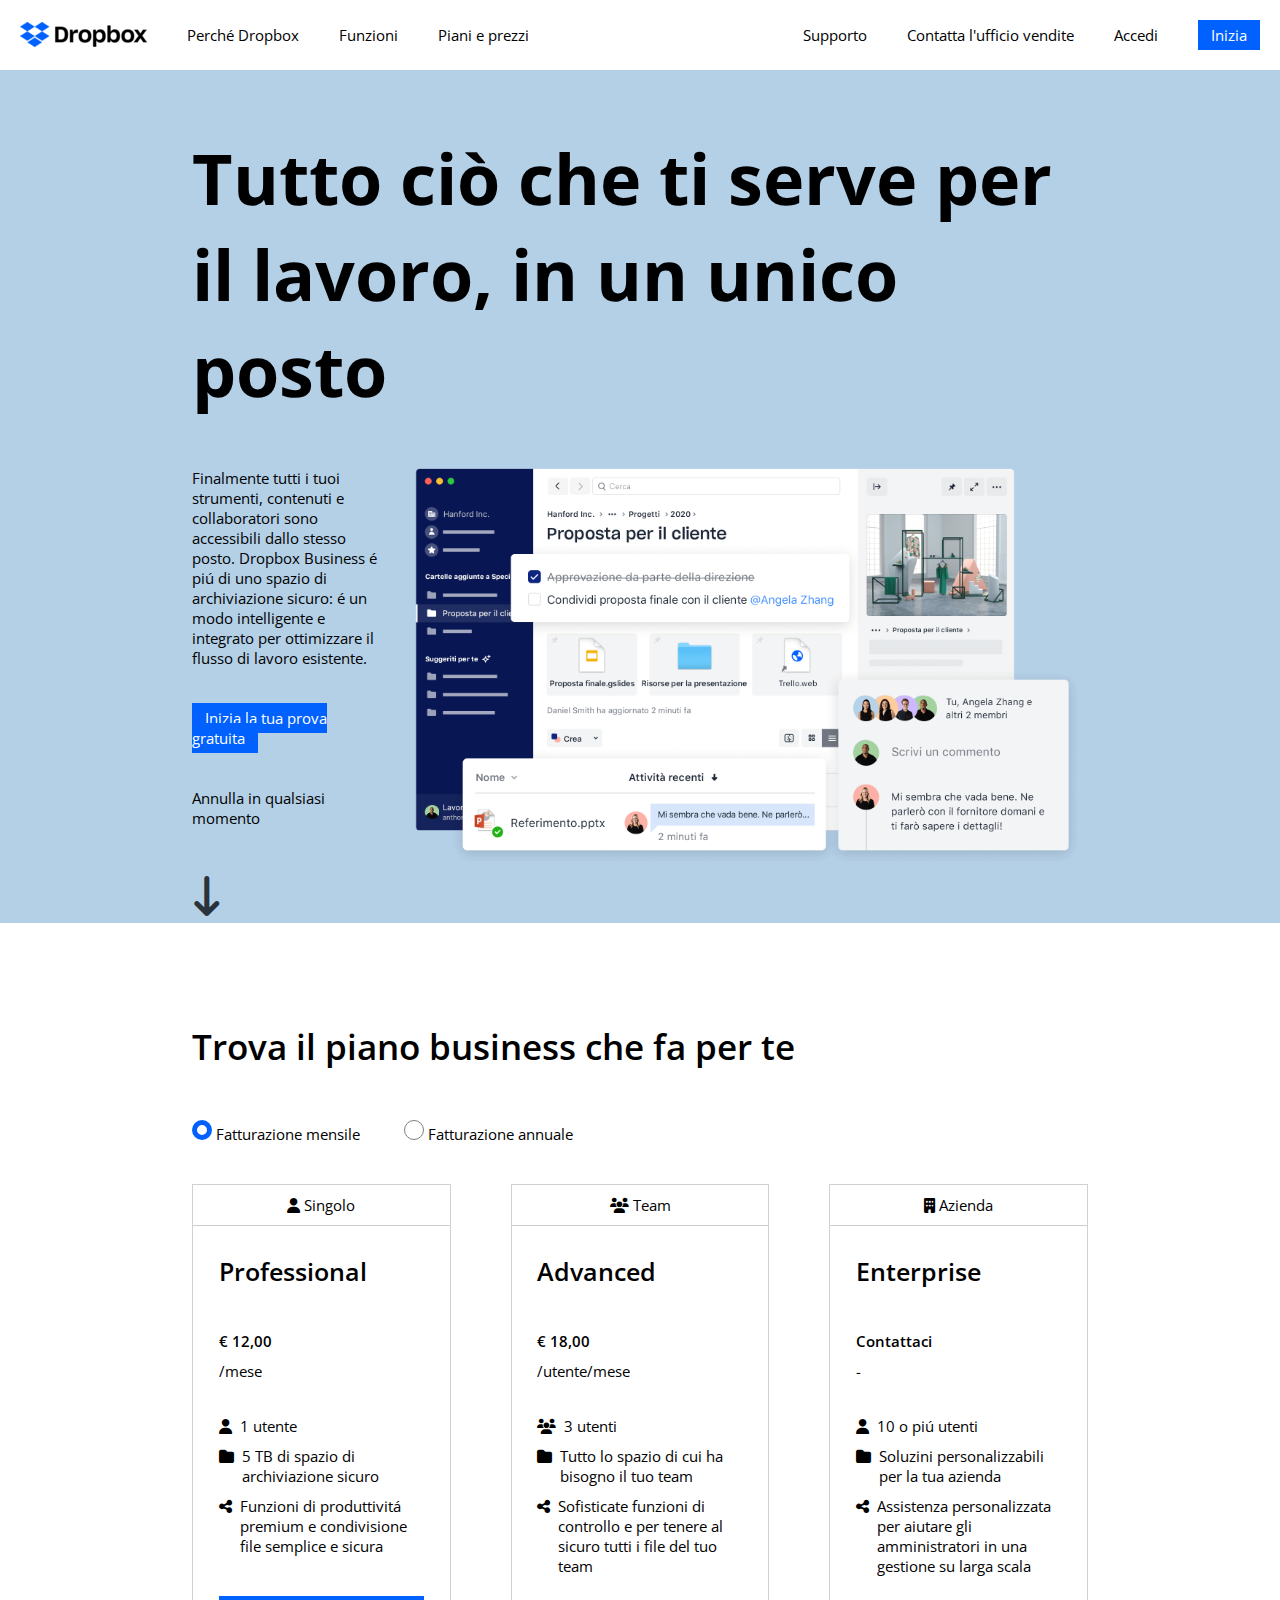
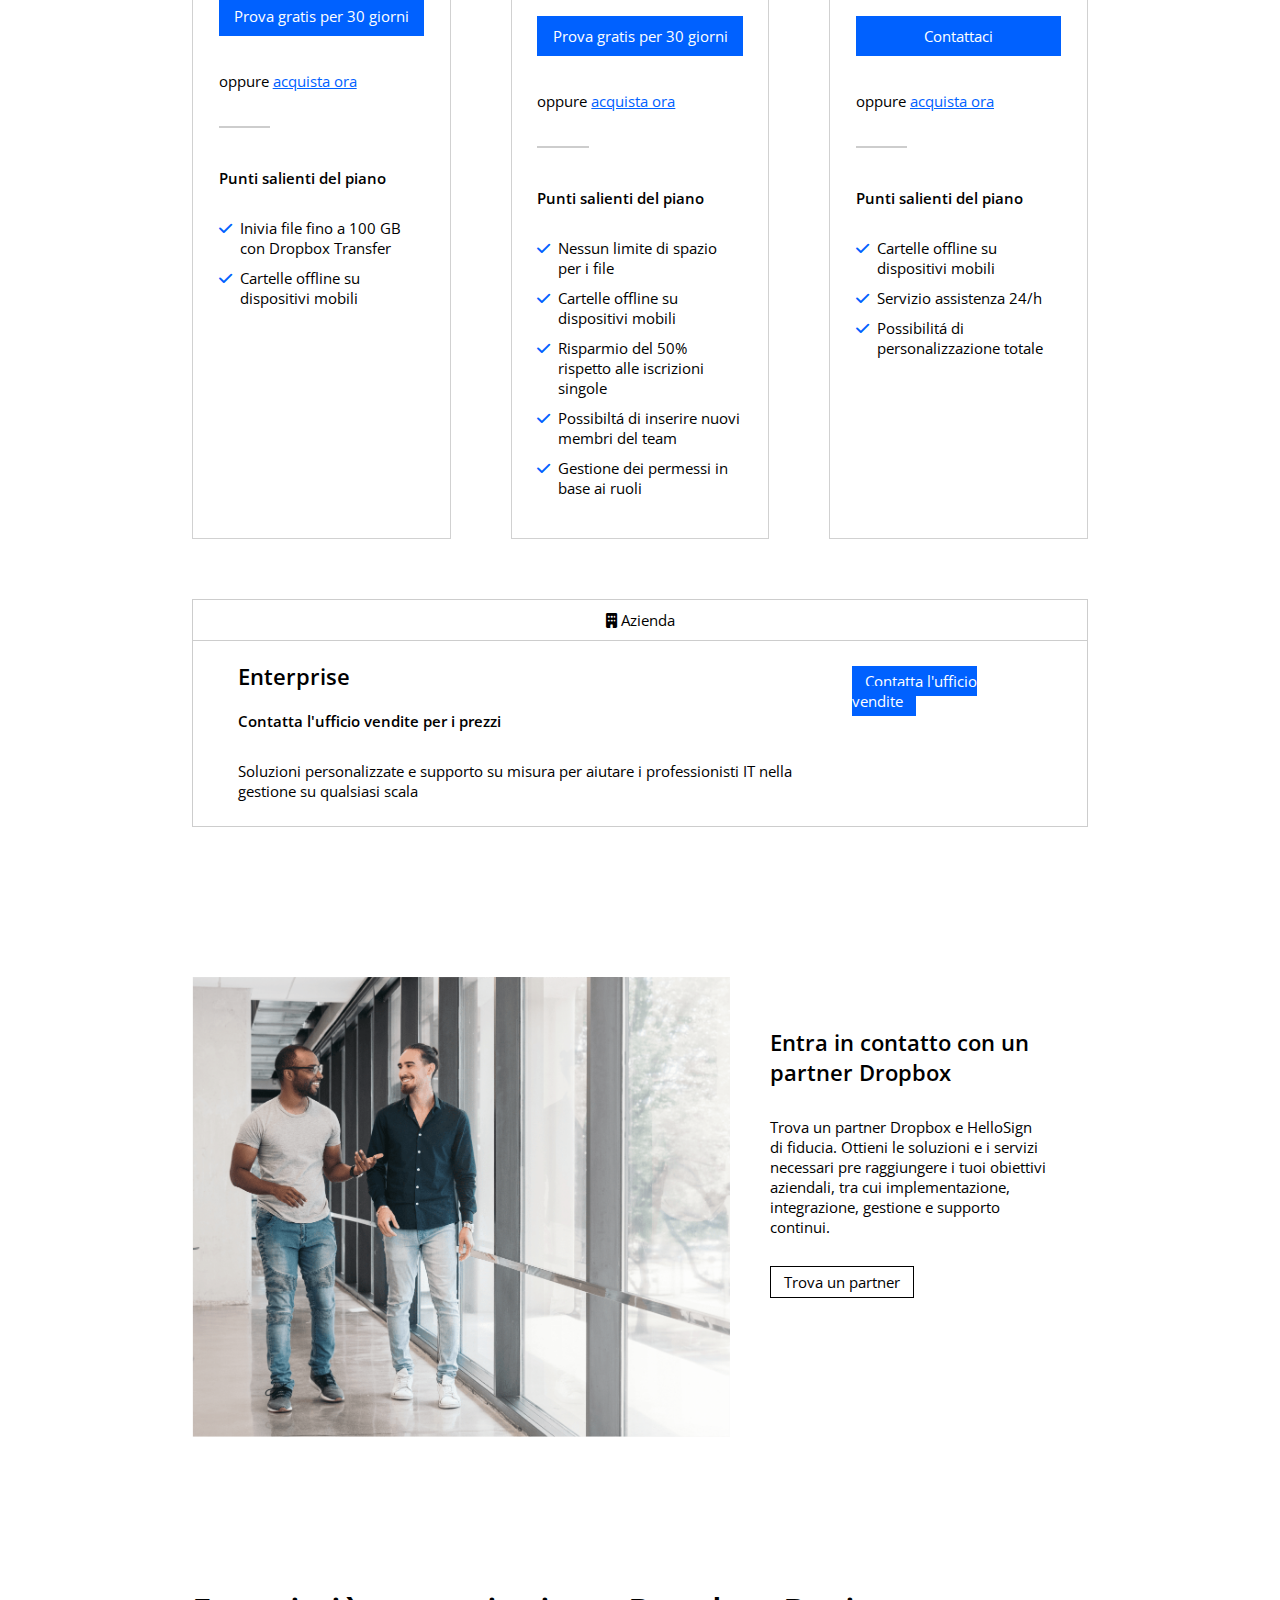
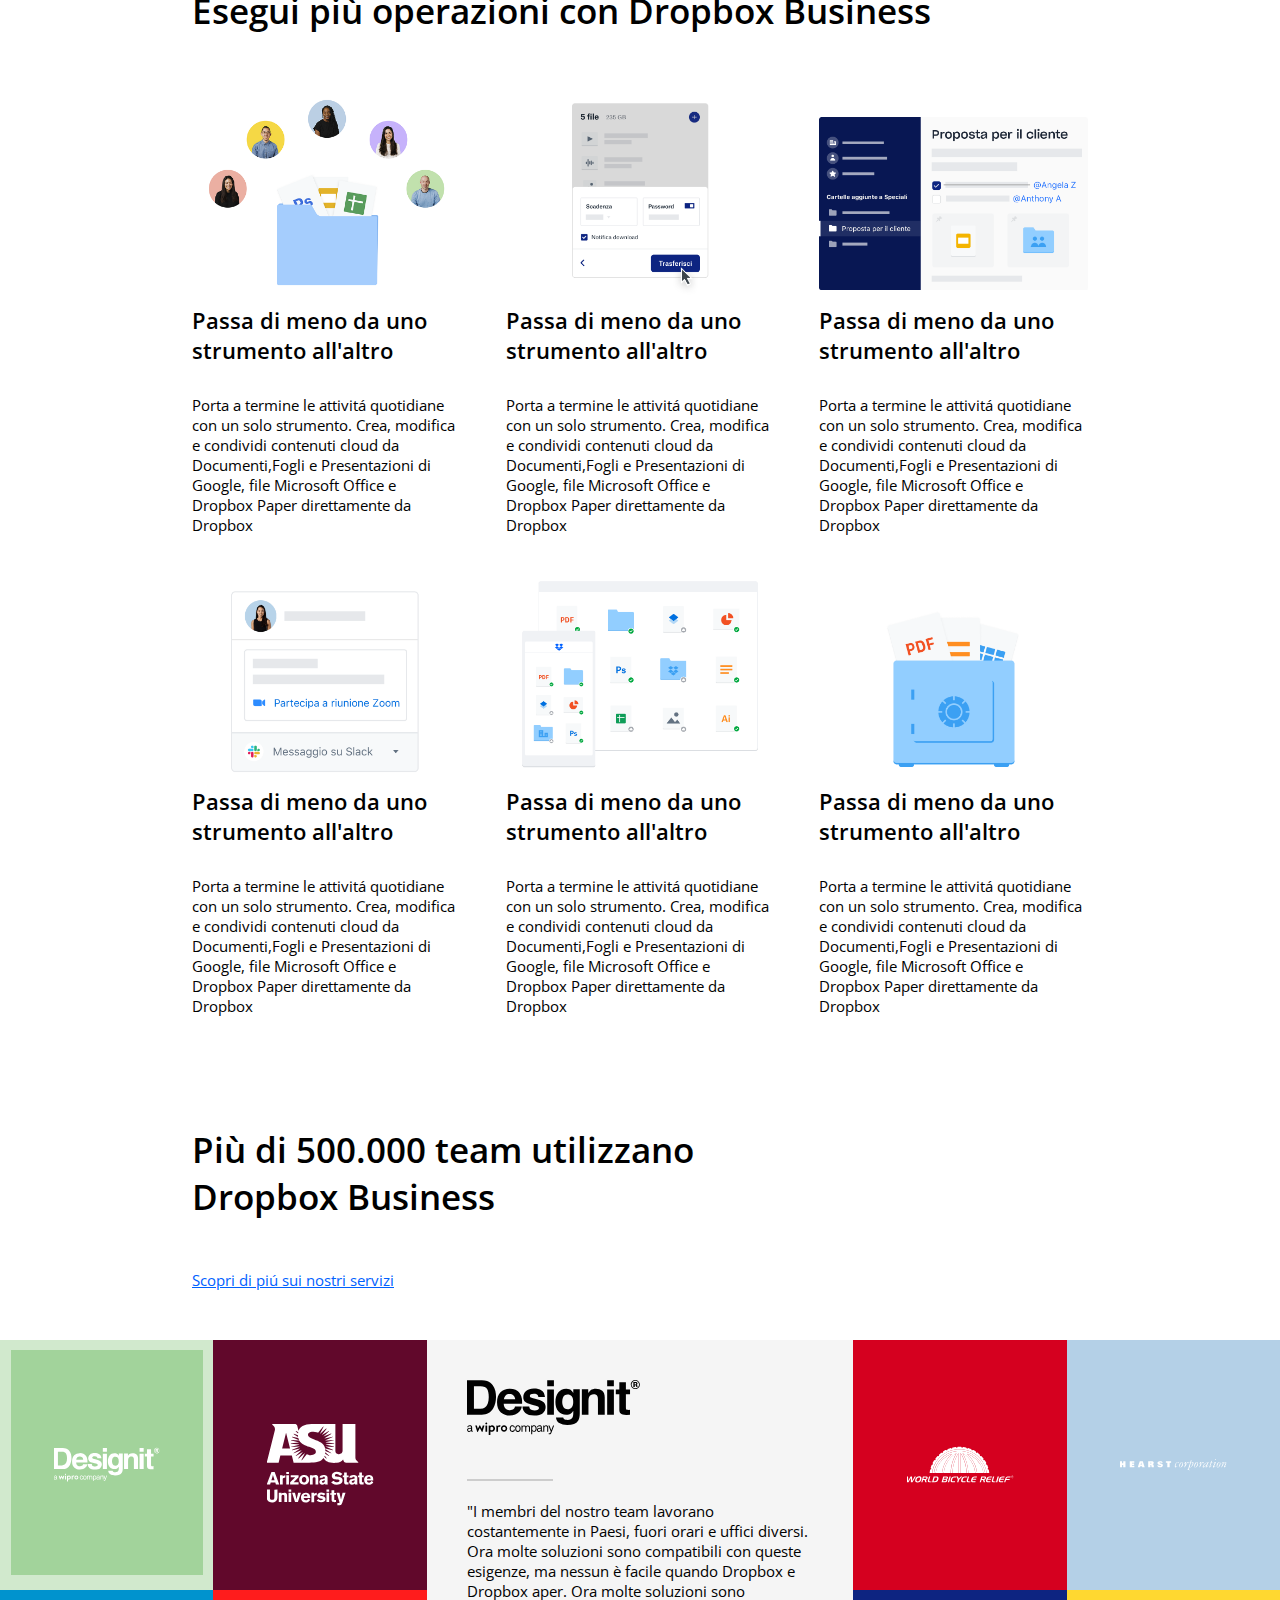
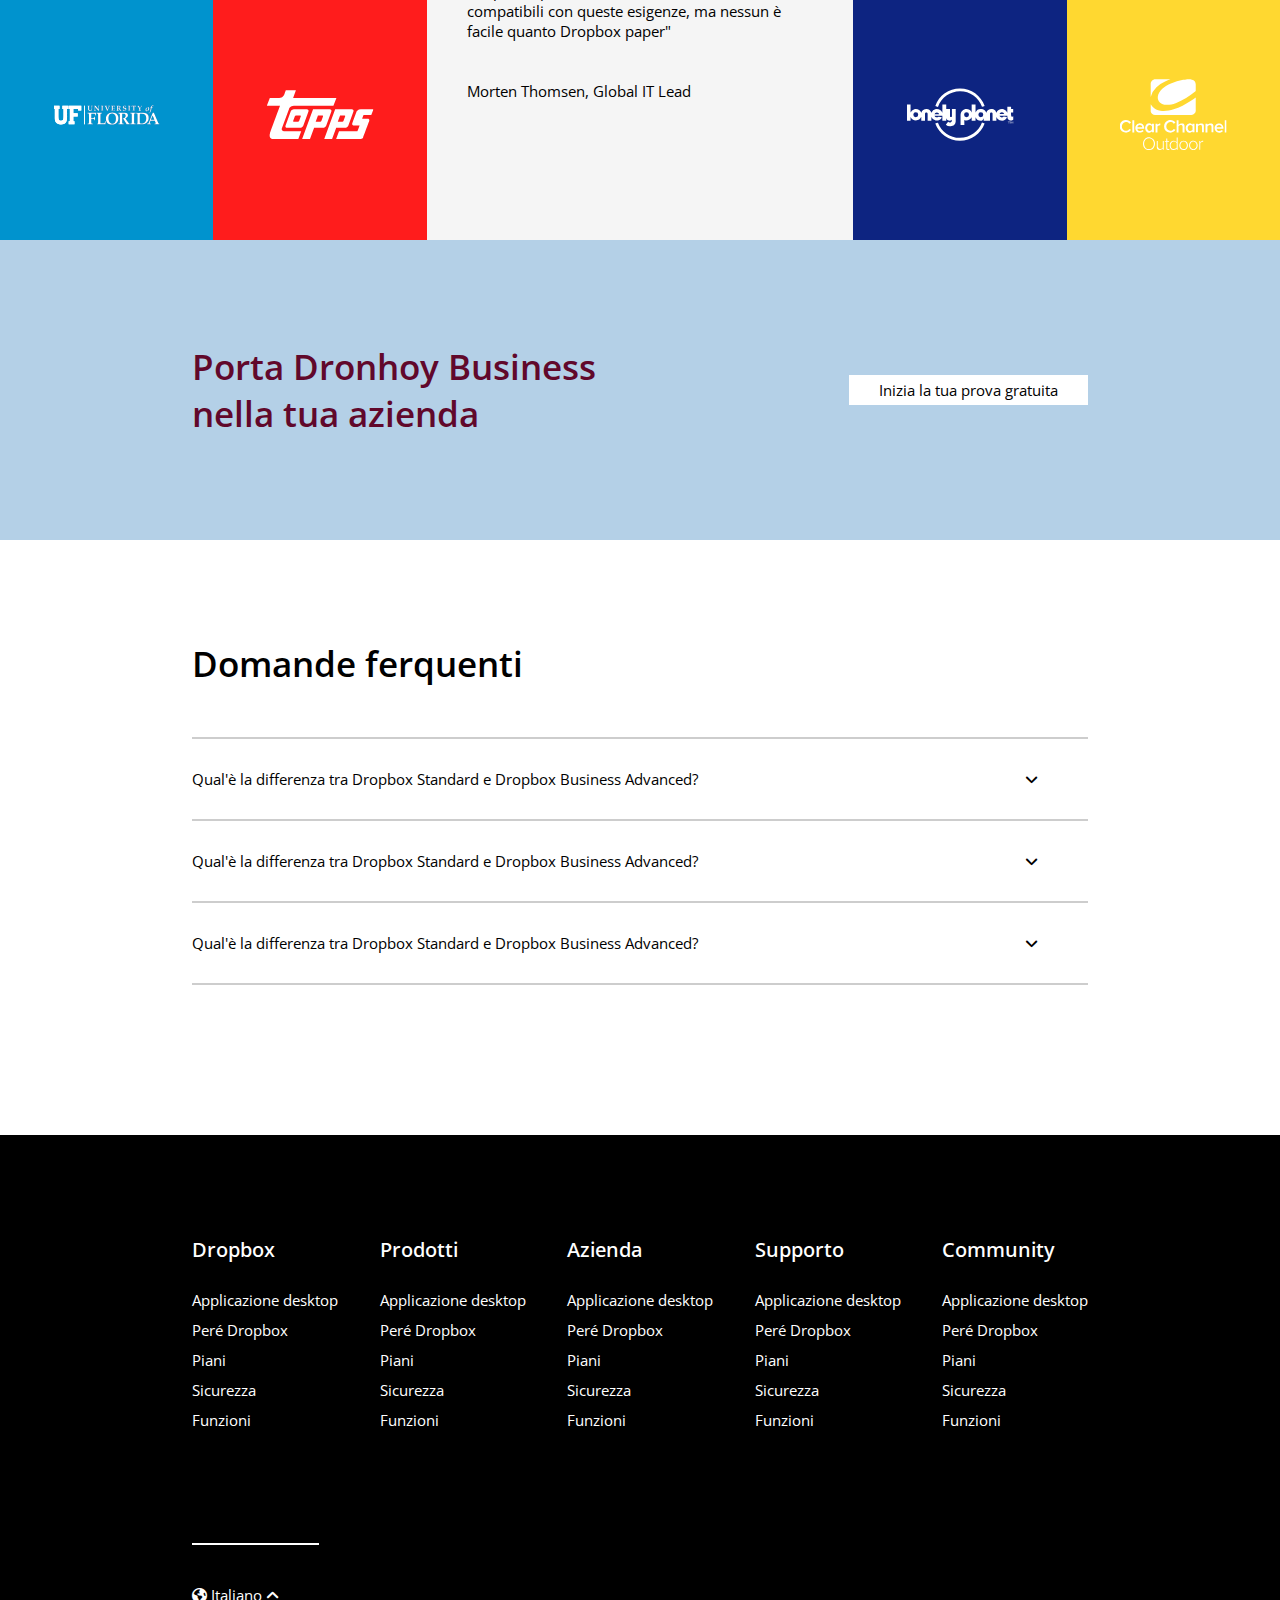
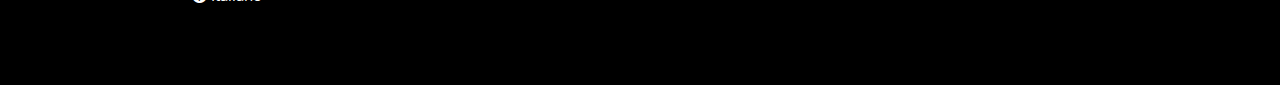
==== Bonus/index.html @ 89013ef2 "Pulizia del codice e creazione del bonus" ====
<!DOCTYPE html>
<html lang="en">
<head>
    <meta charset="UTF-8">
    <meta http-equiv="X-UA-Compatible" content="IE=edge">
    <meta name="viewport" content="width=device-width, initial-scale=1.0">
    <link rel="stylesheet" href="https://cdnjs.cloudflare.com/ajax/libs/font-awesome/6.2.0/css/all.min.css">
    <link rel="preconnect" href="https://fonts.googleapis.com">
    <link rel="preconnect" href="https://fonts.gstatic.com" crossorigin>
    <link href="https://fonts.googleapis.com/css2?family=Open+Sans:wght@300;600;800&display=swap" rel="stylesheet">
    <link rel="stylesheet" href="css/style.css">
    <title>Dropbox</title>
</head>
<body>
    <header>
        <!-- nav bar -->
        <nav id="nav-bar">

            <!-- nav bar sinistra -->
            <div class="header-nav">
                <span class="nav-space-logo">

                    <a href="#" >
                        <img src="img/logo-small.png" alt="Logo">
                    </a>
                </span>
                <a href="#" class="nav-space">Perch&eacute; Dropbox</a>
                <a href="#" class="nav-space">Funzioni</a>
                <a href="#" class="nav-space">Piani e prezzi</a>
            </div>

            <!-- nav bar destra -->
            <div class="header-nav">
                <a href="#" class="nav-space">Supporto</a>
                <a href="#" class="nav-space">Contatta l'ufficio vendite</a>
                <a href="#" class="nav-space">Accedi</a>
                <span class="nav-space-btn">
                    <a class="btn btn-blue" href="#">Inizia</a>
                </span>
            </div>

        </nav>

        <!-- jumbotron -->
        <div id="jumbotron">
            <div class="central-position">
                <h1>Tutto ciò che ti serve per il lavoro, in un unico posto</h1>
                <div class="jumbo-element">
                    <img src="img/jumbo.png" alt="jumbotron">
                    <p>Finalmente tutti i tuoi strumenti, contenuti e collaboratori sono accessibili dallo stesso posto. Dropbox Business &eacute; pi&uacute; di uno spazio di archiviazione sicuro: &eacute; un modo intelligente e integrato per ottimizzare il flusso di lavoro esistente.</p>
                    <a href="#" class="btn btn-blue">Inizia la tua prova gratuita</a>
                    <div>Annulla in qualsiasi momento</div>
                    <a href="#plan-business" class="arrow-down"><i class="fa-solid fa-arrow-down-long"></i></a>
                </div>
            </div>
        </div>
    </header>

    <main>
        <!-- piano tariffario -->
        <section id="plan-business" class="central-position">
            <h2>Trova il piano business che fa per te</h2>
            <div id="check-box">
                <span class="check-box check-box-select"></span>
                <span class="check-box-element">Fatturazione mensile</span>
                <span class="check-box "></span>
                <span>Fatturazione annuale</span>
            </div>

            <!-- piano tariffario -->
            <div id="tariff-plan">

                <!-- PRIMO BLOCCO -->
                <div class="singol-plan">
                    <div class="num-user"><i class="fa-solid fa-user"></i> Singolo</div>
                    <div class="user-offer">
                        
                        <h3>Professional</h3>
                        
                        <div class="price">
                            <div>&euro; 12,00</div>
                            <div>/mese</div>
                        </div>

                        <ul>
                            <li class="number-people "><i class="fa-solid fa-user"></i>1 utente</li>                       
                            <li><i class="fa-solid fa-folder"></i> 5 TB di spazio di archiviazione sicuro</li>
                            <li><i class="fa-solid fa-share-nodes"></i>Funzioni di produttivit&aacute; premium e condivisione file semplice e sicura</li>
                        </ul>

                        <div class="btn btn-blue ">
                            <a href="#">Prova gratis per 30 giorni</a> 
                        </div>

                        <div class="link-decoration">
                            oppure <a href="#">acquista ora</a>
                        </div>

                        <div class="separator-line"></div>

                        <h4>Punti salienti del piano</h4>
                        
                        <ul>
                            <li><i class="fa-solid fa-check"></i> Inivia file fino a 100 GB con Dropbox Transfer</li>
                            <li><i class="fa-solid fa-check"></i> Cartelle offline su dispositivi mobili</li>
                        </ul>
                    </div>
                </div>
                
                <!-- SECONDO BLOCCO -->
                <div class="singol-plan">
                    <div class="num-user"><i class="fa-solid fa-users"></i> Team</div>
                    <div class="user-offer">
                        
                        <h3>Advanced</h3>
                        
                        <div class="price">
                            <div>&euro; 18,00</div>
                            <div>/utente/mese</div>
                        </div>

                        <ul>
                            <li class="number-people "><i class="fa-solid fa-users"></i>3 utenti</li>                       
                            <li><i class="fa-solid fa-folder"></i> Tutto lo spazio di cui ha bisogno il tuo team</li>
                            <li><i class="fa-solid fa-share-nodes"></i>Sofisticate funzioni di controllo e per tenere al sicuro tutti i file del tuo team</li>
                        </ul>

                        <div class="btn btn-blue ">
                            <a href="#">Prova gratis per 30 giorni</a> 
                        </div>

                        <div class="link-decoration">
                            oppure <a href="#">acquista ora</a>
                        </div>

                        <div class="separator-line"></div>

                        <h4>Punti salienti del piano</h4>
                        
                        <ul>
                            <li><i class="fa-solid fa-check"></i> Nessun limite di spazio per i file</li>
                            <li><i class="fa-solid fa-check"></i> Cartelle offline su dispositivi mobili</li>
                            <li><i class="fa-solid fa-check"></i> Risparmio del 50% rispetto alle iscrizioni singole</li>
                            <li><i class="fa-solid fa-check"></i> Possibilt&aacute; di inserire nuovi membri del team</li>
                            <li><i class="fa-solid fa-check"></i> Gestione dei permessi in base ai ruoli</li>
                        </ul>
                    </div>
                </div>
                
                <!-- TERZO BLOCCO -->
                <div class="singol-plan">
                    <div class="num-user"><i class="fa-solid fa-building"></i> Azienda</div>
                    <div class="user-offer">
                        
                        <h3>Enterprise</h3>
                        
                        <div class="price">
                            <div>Contattaci</div>
                            <div>-</div>
                        </div>

                        <ul>
                            <li class="number-people "><i class="fa-solid fa-user"></i>10 o pi&uacute; utenti</li>                       
                            <li><i class="fa-solid fa-folder"></i> Soluzini personalizzabili per la tua azienda</li>
                            <li><i class="fa-solid fa-share-nodes"></i>Assistenza personalizzata per aiutare gli amministratori in una gestione su larga scala</li>
                        </ul>

                        <div class="btn btn-blue ">
                            <a href="#">Contattaci</a> 
                        </div>

                        <div class="link-decoration">
                            oppure <a href="#">acquista ora</a>
                        </div>

                        <div class="separator-line"></div>
                        
                        <h4>Punti salienti del piano</h4>

                        <ul>
                            <li><i class="fa-solid fa-check"></i> Cartelle offline su dispositivi mobili</li>
                            <li><i class="fa-solid fa-check"></i> Servizio assistenza 24/h</li>
                            <li><i class="fa-solid fa-check"></i> Possibilit&aacute; di personalizzazione totale</li>

                        </ul>
                    </div>
                </div>
                
              
                
            </div>
            <div id="bottom-plan">
                <div class="num-user"><i class="fa-solid fa-building"></i> Azienda</div>
                <div class="bottom-plan-flex">
                    <div class="bottom-team-offer">
                        <h3>Enterprise</h3>
                        <h4>Contatta l'ufficio vendite per i prezzi</h4>
                        <div>Soluzioni personalizzate e supporto su misura per aiutare i professionisti IT nella gestione su qualsiasi scala</div>
                    </div>
                    <div class="btn-bottom-plan">
                        <a class="btn btn-blue" href="#">
                            Contatta l'ufficio vendite
                        </a>
                    </div>
                </div>
            </div>
        </section>
        
        <!-- contatta un partner -->
        <section id="contact-partner" class="central-position">
            <img class="img-partner" src="img/partner.png" alt="partner">
            <div>
                <h3>Entra in contatto con un partner Dropbox</h3>
                <p>
                    Trova un partner Dropbox e HelloSign di fiducia. Ottieni le soluzioni e i servizi necessari pre raggiungere i tuoi obiettivi aziendali, tra cui implementazione, integrazione, gestione e supporto continui.
                </p>     
                <a href="#" class="btn bg-btn-white"> Trova un partner</a>
            </div>
        </section>

        <!-- potenzialitá di dropbox -->
        <section class="central-position">
            <h2>Esegui pi&ugrave; operazioni con Dropbox Business</h2>
            <div id="box-functionality">
                <div class="section-box-functionality">
                    <img src="img/business-feature-switching-tools.png" alt=" strumento business">
                    <h3>Passa di meno da uno strumento all'altro</h3>
                    <p>Porta a termine le attivit&aacute; quotidiane con un solo strumento. Crea, modifica e condividi contenuti cloud da Documenti,Fogli e Presentazioni di Google, file Microsoft Office e Dropbox Paper direttamente da Dropbox</p>
                </div>
                <div class="section-box-functionality">
                    <img src="img/business-feature-send-files-it.png" alt="strumento business">
                    <h3>Passa di meno da uno strumento all'altro</h3>
                    <p>Porta a termine le attivit&aacute; quotidiane con un solo strumento. Crea, modifica e condividi contenuti cloud da Documenti,Fogli e Presentazioni di Google, file Microsoft Office e Dropbox Paper direttamente da Dropbox</p>
                </div>
                <div class="section-box-functionality">
                    <img src="img/business-feature-coordinate-it.png" alt="strumento business">
                    <h3>Passa di meno da uno strumento all'altro</h3>
                    <p>Porta a termine le attivit&aacute; quotidiane con un solo strumento. Crea, modifica e condividi contenuti cloud da Documenti,Fogli e Presentazioni di Google, file Microsoft Office e Dropbox Paper direttamente da Dropbox</p>
                </div>
                <div class="section-box-functionality">
                    <img src="img/business-feature-integrations-it.png" alt="strumento business">
                    <h3>Passa di meno da uno strumento all'altro</h3>
                    <p>Porta a termine le attivit&aacute; quotidiane con un solo strumento. Crea, modifica e condividi contenuti cloud da Documenti,Fogli e Presentazioni di Google, file Microsoft Office e Dropbox Paper direttamente da Dropbox</p>
                </div>
                <div class="section-box-functionality">
                    <img src="img/business-feature-multi-device.png" alt="strumento business">
                    <h3>Passa di meno da uno strumento all'altro</h3>
                    <p>Porta a termine le attivit&aacute; quotidiane con un solo strumento. Crea, modifica e condividi contenuti cloud da Documenti,Fogli e Presentazioni di Google, file Microsoft Office e Dropbox Paper direttamente da Dropbox</p>
                </div>
                <div class="section-box-functionality">
                    <img src="img/business-feature-security.png" alt="strumento business">
                    <h3>Passa di meno da uno strumento all'altro</h3>
                    <p>Porta a termine le attivit&aacute; quotidiane con un solo strumento. Crea, modifica e condividi contenuti cloud da Documenti,Fogli e Presentazioni di Google, file Microsoft Office e Dropbox Paper direttamente da Dropbox</p>
                </div>
            
            </div>
        </section>
        
        <!-- nostri clienti -->
        <section class="central-position link-decoration">
            <h2>Più di 500.000 team utilizzano <br>Dropbox Business</h2>
            <a href="#">Scopri di pi&uacute; sui nostri servizi</a>
        </section>

        <!-- partner associati -->
        <section id="slideshow">

            <div class="partner">

                <div class=" partner-logo partner-logo-active">
                    <div class=" designit ">
                        <img src="img/nuovi-svg/designit.svg" alt="designit">
                    </div>
                </div>

                <div class="partner-logo asu">
                    <img src="img/nuovi-svg/arizona-state-university.svg" alt="arizona state university">
                </div>

                <div class="partner-logo uf">
                    <img src="img/nuovi-svg/university-of-florida.svg" alt="university of florida">
                </div>

                <div class="partner-logo topps">
                    <img src="img/nuovi-svg/topps.svg" alt="topps">
                </div>

            </div>


            <div id="partner-description">

                <img src="img/designit.svg" alt="designit">

                <div class="separator-line"></div>
                
                <div>
                    "I membri del nostro team lavorano costantemente in Paesi, fuori orari e uffici diversi. Ora molte soluzioni sono compatibili con queste esigenze, ma nessun è facile quando Dropbox e Dropbox aper. Ora molte soluzioni sono compatibili con queste esigenze, ma nessun è facile quanto Dropbox paper"
                </div>

                <div>
                    Morten Thomsen, Global IT Lead
                </div>

            </div>

            <div class="partner">

                <div class="partner-logo world-bicycle-relief">
                    <img src="img/nuovi-svg/world-bicycle-relief.svg" alt="world bicycle relief">
                </div>

                <div class="partner-logo hearst-corp">
                    <img src="img/nuovi-svg/hearst-corp.svg" alt="hearst-corp">
                </div>
                
                <div class="partner-logo lonely-planet">
                    <img src="img/nuovi-svg/lonely-planet.svg" alt="lonely planet">
                </div>

                <div class="partner-logo clear-channel">
                    <img src="img/nuovi-svg/clear-channel.svg" alt="clear-channel">
                </div>

            </div>
        </section>

        <!-- dropbox per la tua azienda -->
        <section id="micro-section">
            <div id="micro-section-flex" class="central-position">
                <h2>Porta Dronhoy Business nella tua azienda</h2>
                <a class="btn bg-btn-white" href="#">Inizia la tua prova gratuita</a>
            </div>
        </section>

        <!-- domande ferquenti -->
        <section id="frequent-questions" class="central-position">

            <h2>Domande ferquenti</h2>

            <div class="question">
                Qual'&egrave; la differenza tra Dropbox Standard e Dropbox Business Advanced?
                <i class="fa-solid fa-angle-down"></i>
            </div>

            <div class="question">
                Qual'&egrave; la differenza tra Dropbox Standard e Dropbox Business Advanced?
                <i class="fa-solid fa-angle-down"></i>
            </div>

            <div class="question">
                Qual'&egrave; la differenza tra Dropbox Standard e Dropbox Business Advanced?
                <i class="fa-solid fa-angle-down"></i>
            </div>

        </section>
    </main>

    <footer>
        <!-- nav nel sito -->
        <nav id="footer-nav" class="central-position">
            <div class="column">
                <ul>
                    <li><a href="#">Dropbox</a></li>
                    <li><a href="#">Applicazione desktop</a></li>
                    <li><a href="#">Per&eacute; Dropbox</a></li>
                    <li><a href="#">Piani</a></li>
                    <li><a href="#">Sicurezza</a></li>
                    <li><a href="#">Funzioni</a></li>
                </ul>
            </div>
           
            <div class="column">
                <ul>
                    <li><a href="#">Prodotti</a></li>
                    <li><a href="#">Applicazione desktop</a></li>
                    <li><a href="#">Per&eacute; Dropbox</a></li>
                    <li><a href="#">Piani</a></li>
                    <li><a href="#">Sicurezza</a></li>
                    <li><a href="#">Funzioni</a></li>
                </ul>
            </div>
           
            <div class="column">
                <ul>
                    <li><a href="#">Azienda</a></li>
                    <li><a href="#">Applicazione desktop</a></li>
                    <li><a href="#">Per&eacute; Dropbox</a></li>
                    <li><a href="#">Piani</a></li>
                    <li><a href="#">Sicurezza</a></li>
                    <li><a href="#">Funzioni</a></li>
                </ul>
            </div>
           
            <div class="column">
                <ul>
                    <li><a href="#">Supporto</a></li>
                    <li><a href="#">Applicazione desktop</a></li>
                    <li><a href="#">Per&eacute; Dropbox</a></li>
                    <li><a href="#">Piani</a></li>
                    <li><a href="#">Sicurezza</a></li>
                    <li><a href="#">Funzioni</a></li>
                </ul>
            </div>
           
            <div class="column">
                <ul>
                    <li><a href="#">Community</a></li>
                    <li><a href="#">Applicazione desktop</a></li>
                    <li><a href="#">Per&eacute; Dropbox</a></li>
                    <li><a href="#">Piani</a></li>
                    <li><a href="#">Sicurezza</a></li>
                    <li><a href="#">Funzioni</a></li>
                </ul>
            </div>
           
           
        </nav>
        <div class=" central-position">
            <span class="language">
                <i class="fa-solid fa-earth-americas"></i>
                Italiano
                <i class="fa-solid fa-angle-up"></i>
            </span>
        </div>
    </footer>
</body>
</html>
---- Bonus/css/style.css ----
/* general */
*{
    margin: 0;
    padding: 0;
    box-sizing: border-box;
}

body{
    font-family: 'Open Sans', sans-serif;
    font-size: 15px;
}

/* centralizazione degli elementi e spazio tra essi*/
.central-position{
    width: 70%;
    margin: 0 auto;
    margin-bottom: 50px;
    max-width: 1400px;
}

a{
    text-decoration: none;
}
.btn{
    padding: 5px 13px;
    text-align: center;
}
.btn-blue{
    color: white;
    background-color: #0061ff;
}
.btn-blue:hover{
    background-color: rgb(54, 133, 245);
}

h2{
    font-size: 35px;
    font-weight: 600;
    padding-bottom: 50px;
}
h3{
    font-size: 22px;
    font-weight: 600;
    padding-bottom: 30px;
}   
.separator-line{
    width: 25%;
    border-bottom: 2px solid rgb(205, 205, 205);
    padding: 15px 0;
}
.bg-btn-white{
    color: black;
    background-color: white;
    border: 1px solid black;
}

/* header */

/* nav bar */
#nav-bar{
    background-color: white;
    width: 100%;
    height: 70px;

    position: fixed;
    top: 0;
    left: 0;
    z-index: 999;

    display: flex;
    justify-content: space-between;
    align-items: center;
}
.header-nav>a{
    color: black;
    height: 100%;
}

/* hover header */
.header-nav>a:hover{
    border-bottom: 2px solid black;
    padding-bottom: 23px;
}
.nav-space-logo:hover{
    border-bottom: 2px solid black;
    padding-bottom:16px ;
}
.nav-space-btn:hover{
    border-bottom: 2px solid black;
    padding-bottom: 22px;
    
}


.header-nav{
    display: flex;
    align-items: center;
}
.nav-space-logo{
    padding:21px 20px 18px 20px;
}
.nav-space{
    padding: 24px 20px;
}
.nav-space-btn{
    padding: 23px 20px 24px ;
}

/* jumbotron */
#jumbotron{
    background-color: #b4d0e7;
    width: 100%;
    min-height: 650px;
    margin-top: 70px;
}
#jumbotron h1{
    font-size: 70px;
    font-weight:bolder;
    padding: 60px 0 50px;
}

.jumbo-element img{
    width: 700px;
    float: right;
}
.jumbo-element a{
    margin: 30px 0;
}

.jumbo-element p{
    padding-bottom:  40px; ;
}
.jumbo-element div{
    padding: 40px 0;
}
.arrow-down{
    font-size: 40px;
    color: #2a333b;
}


/* body */


/* piano tariffario */
#plan-business{
    margin-top: 100px;
}
#check-box{
    padding-bottom: 40px;
}
.check-box{
    width: 20px;
    height: 20px;
    border-radius: 50%;
    border: 1px solid gray;
      
    display: inline-block;
}
.check-box-select{
    border: #0061ff 5px solid;
}

.check-box-element{
    padding-right: 40px;
}

/* piano tariffario */
#tariff-plan{
    display: flex;
    justify-content: space-between;    
}

.singol-plan{
    width: calc(100%/3 - 40px);
    border: 1px solid rgb(209, 209, 209);
}

/* piano tariffario contenuto */
.num-user{
    padding: 10px 0;
    text-align: center;
    border-bottom: 1px solid rgb(205, 205, 205);
}

.user-offer{
    width: 80%;
    margin:auto;
    line-height: 30px;
}

.user-offer h3{
    font-weight: 600;
    font-size: 25px;
    padding-top: 30px;
    padding-bottom: 10px;
}
.price{
    padding: 30px 0;
}
.price div:first-child{
    font-weight: 600;
}

/* struttura lista  */
.list-offer ul{
    line-height: normal;
    list-style: none ;
}

.user-offer li{
    display: flex;
    align-items: baseline;
    line-height: normal;
    padding-bottom: 10px;
}

.user-offer li i{
    padding-right: 8px;
}

.user-offer li:last-child{
    padding-bottom: 40px;
}

/* bottone */
.user-offer .btn-blue a{
    color: white;
}
.link-decoration{
    padding-top: 30px;
    
}
.link-decoration a{
    text-decoration: underline; 
    color: #0061ff;  
}

.user-offer h4{
    padding: 35px 0 25px;
    font-weight: 600;
}
.fa-check{
    color:#0061ff;
}


#bottom-plan{
    width: 100%;
    margin-top: 60px;
    min-height: 200px;
    border: 1px solid rgb(205, 205, 205);
}

.bottom-plan-flex{
    display: flex;
    justify-content: space-between;

    width: 90%;
    margin:auto;
}

.bottom-team-offer{
    width: 70%;
    padding-bottom: 25px;

    display: flex;
    flex-direction: column;
}

.bottom-team-offer h3{
    padding: 20px 0;
}
.bottom-team-offer h4{
    font-weight: 600;
    padding-bottom: 30px;
}
.btn-bottom-plan{
    margin-top: 30px;
    width: 190px;
}



/* Contatta un partner */
#contact-partner{
    display: flex;
    padding: 100px 0;
}
#contact-partner div{
    padding: 50px 40px;
    width: 40%;
}
#contact-partner img{
    width: 60%;
}
#contact-partner p{
    padding-bottom: 35px;
}



/* potenzialitá di dropbox */
#box-functionality{
    width: 100%;
    min-height: 600px;
    max-width: 1600px;
    

    display: flex;
    flex-wrap: wrap;
    justify-content: space-between;
}

#box-functionality img{
    width: 100%;
}


.section-box-functionality{
    width: calc(100%/3 - 30px);
    margin-bottom: 30px;
    /* debug */

    min-height: 300px;
}

/* partner associati */
#slideshow{
    width: 100%;
    min-height: 500px;

    display: flex;
    justify-content: space-between;
}


#partner-description{
    background-color: #f5f5f5;
    width: calc(100% /3);
    padding: 40px;
}
#partner-description img{
    width: 50%;
}
#partner-description div{
    padding: 20px 0;
}

.partner{ 
    display: flex;
    flex-wrap: wrap;
    width: calc(100% /3); 
    /* l'altezza verra sostituita dalle immagini */
}

.partner-logo{
    width: 50%;
    height: 250px;
    position: relative;
    
}
.partner-logo img{
    width: 50%;
    
    position: absolute;
    top: 50%;
    left: 50%;
    transform: translate(-50%,-50%);
}

/* colore sfondi parner */
.designit{
    background-color: #a2d39b;
    
}
.asu{
    background-color: #61082b;
}
.uf{
    background-color: #0093ce;
}
.topps{
    background-color: #ff1c1c;
}
.world-bicycle-relief{
    background-color: #d5001f;
}
.hearst-corp{
    background-color: #b4d0e7;
}
.lonely-planet{
    background-color: #0d2481;
}
.clear-channel{
    background-color: #ffd830;
}

/* selettore del logo */
.partner-logo-active{
    background-color: #d1e9cd;
    
}
.designit{
    width: 90%;
    height: 90%;
    margin: 5% auto;
}



/* dropbox per la tua azienda */
#micro-section{
    width: 100%;
    height: 300px;
    background-color: #b4d0e7;
    color: #61082b;
}
#micro-section-flex{
    height: 300px;

    display: flex;
    justify-content: space-between;
    align-items: center;
}
#micro-section-flex h2{
    padding-bottom: 0;
    width: 50%;
}
#micro-section-flex a{
    border: 0;
    padding-left: 30px;
    padding-right: 30px;
}


/* domande frequenti */
#frequent-questions{
    padding: 100px 0;
    min-height: 300px;
    
}
#frequent-questions h2{
    border-bottom: 2px solid rgb(205, 205, 205) ;
}

.question{
    position: relative;
    padding: 30px 0;
    border-bottom: 2px solid rgb(205, 205, 205);
}
.question i{
    position: absolute;
    right: 50px;
    top: 50%;
    transform: translate(0,-50%);
}





/* footer */

footer{
    background-color: black;
    color: white;
    min-height: 550px;
}



#footer-nav{
    padding: 100px 0;
    
    display: flex;
    justify-content: space-between;
}

#footer-nav ul{
    list-style-type: none; 
    
}
footer li{
    line-height: 30px;
}
footer a{
    color: white;
}

#footer-nav li:first-child{
    font-size: 20px;
    padding-bottom: 20px;
    font-weight: 550;
}

.language{
    border-top: 2px solid white;
    padding-top: 40px;
    padding-right: 40px;
}

/* hover footer */
footer a:hover{
    text-decoration: underline;
}
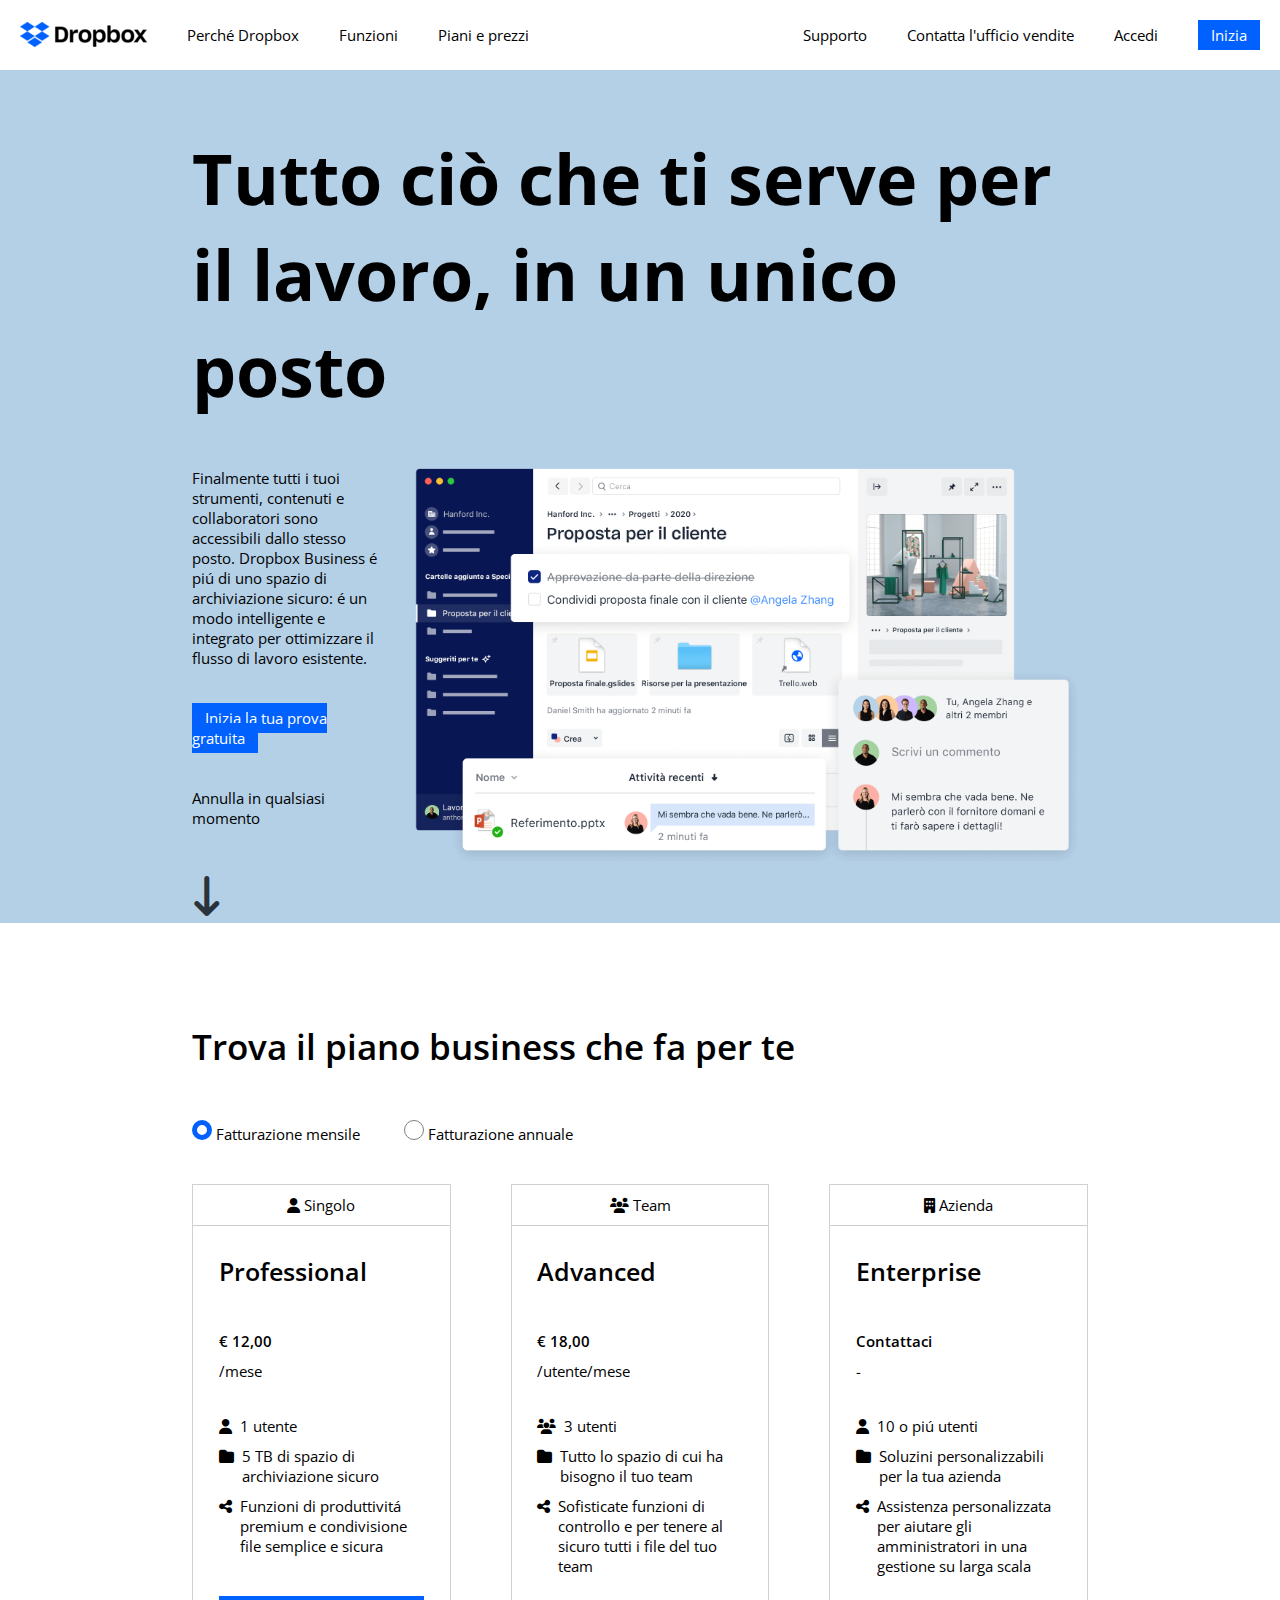
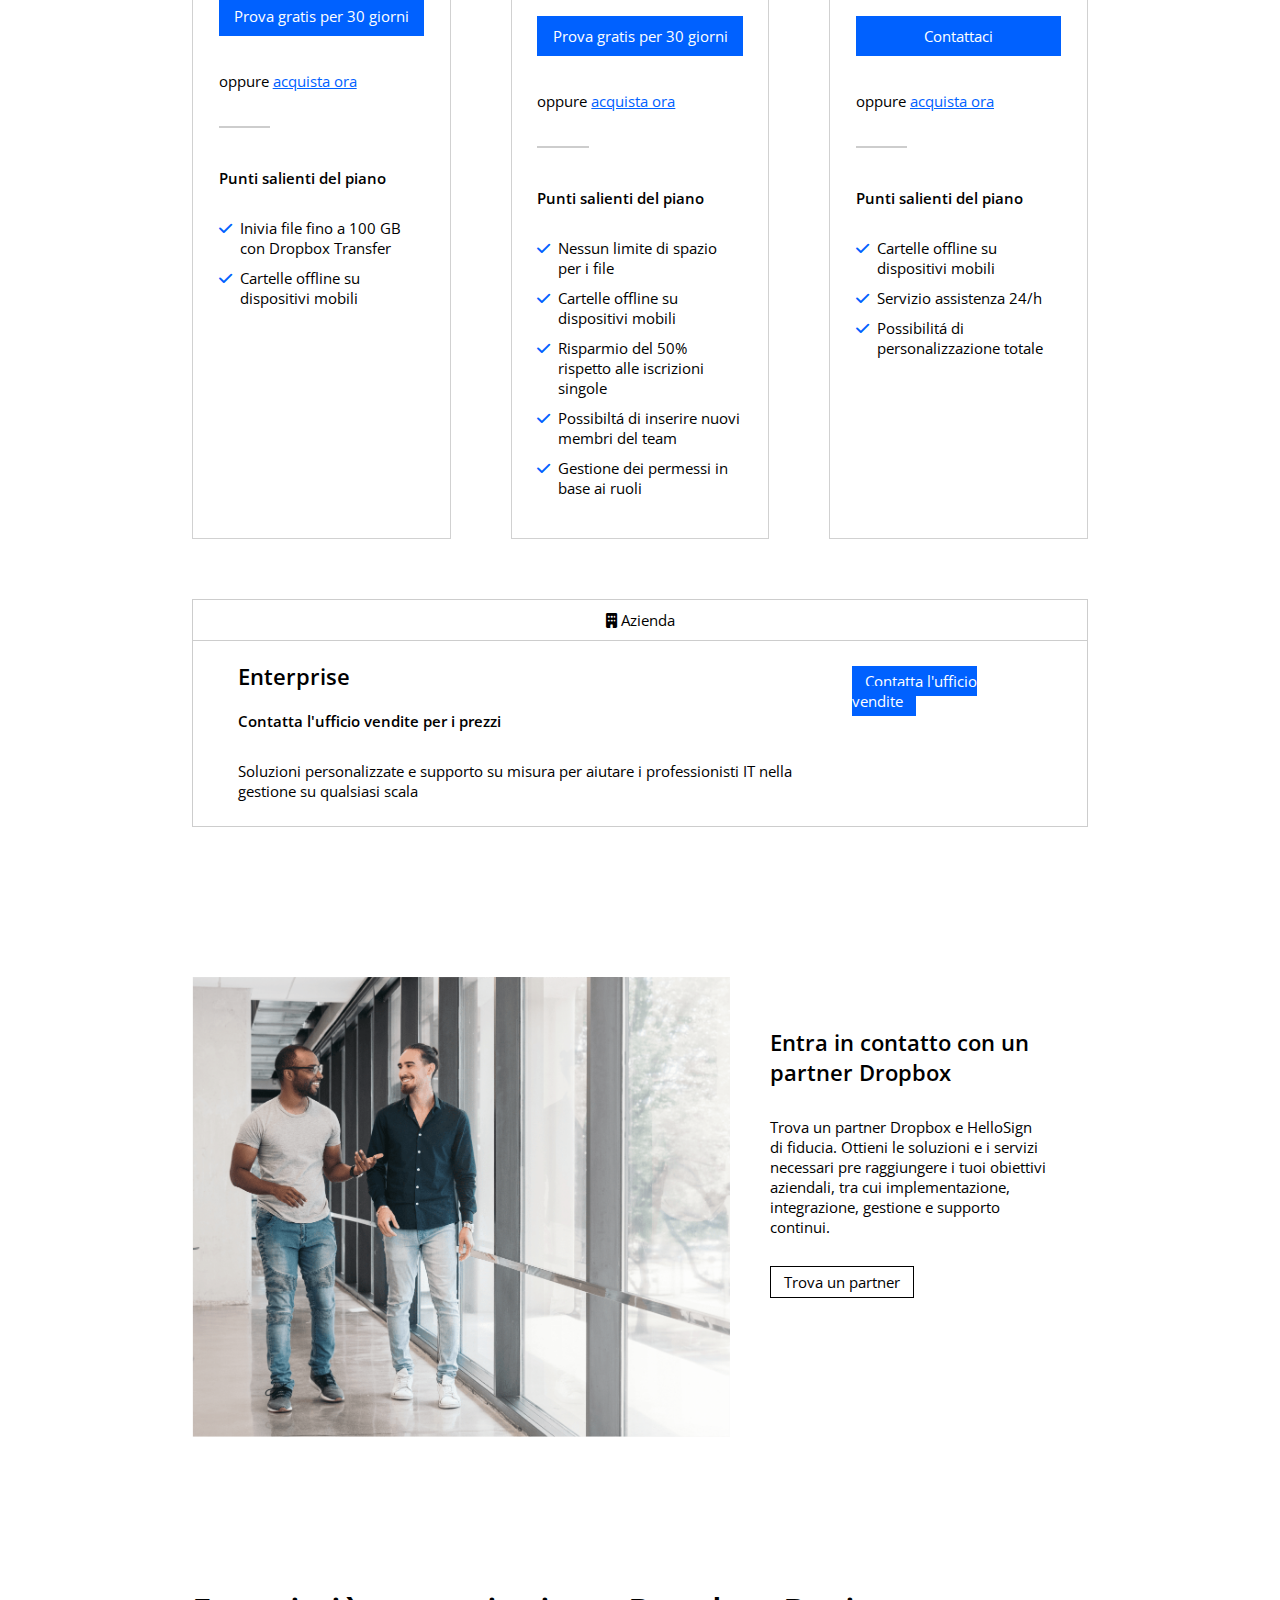
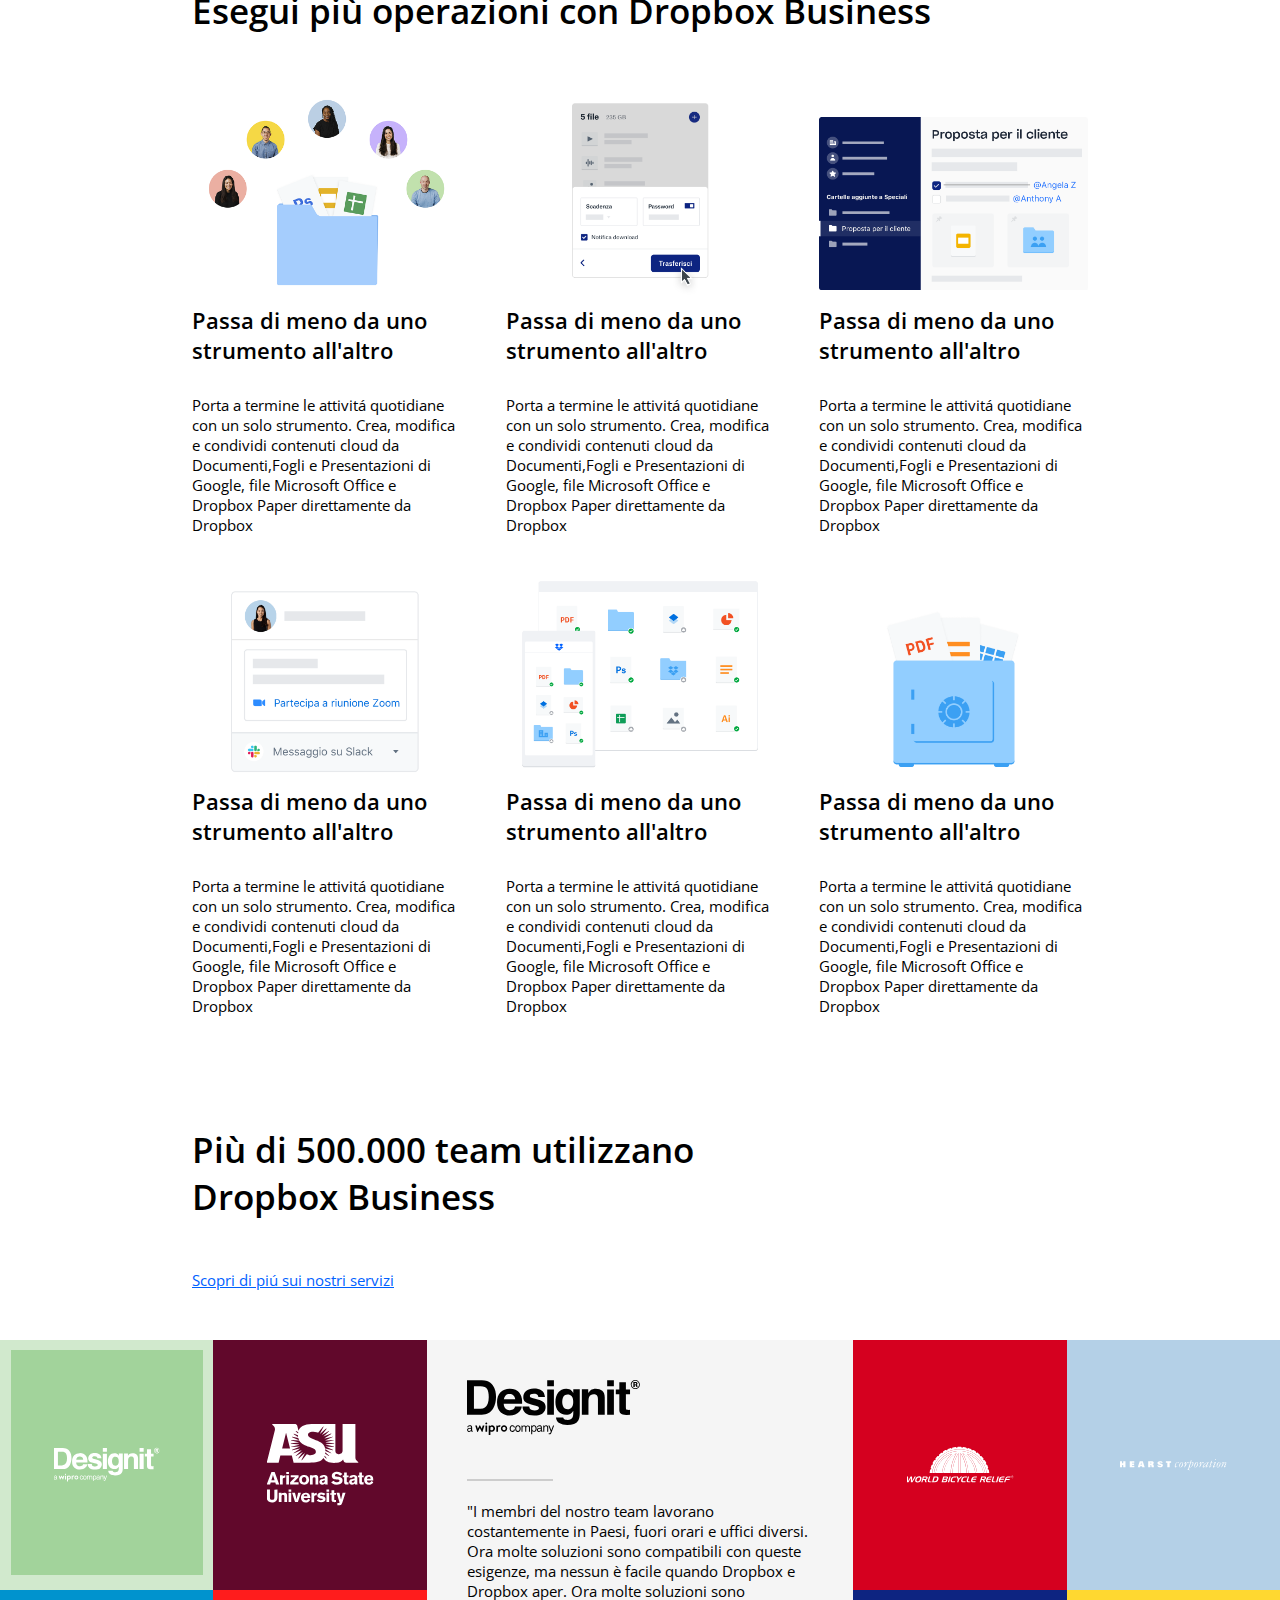
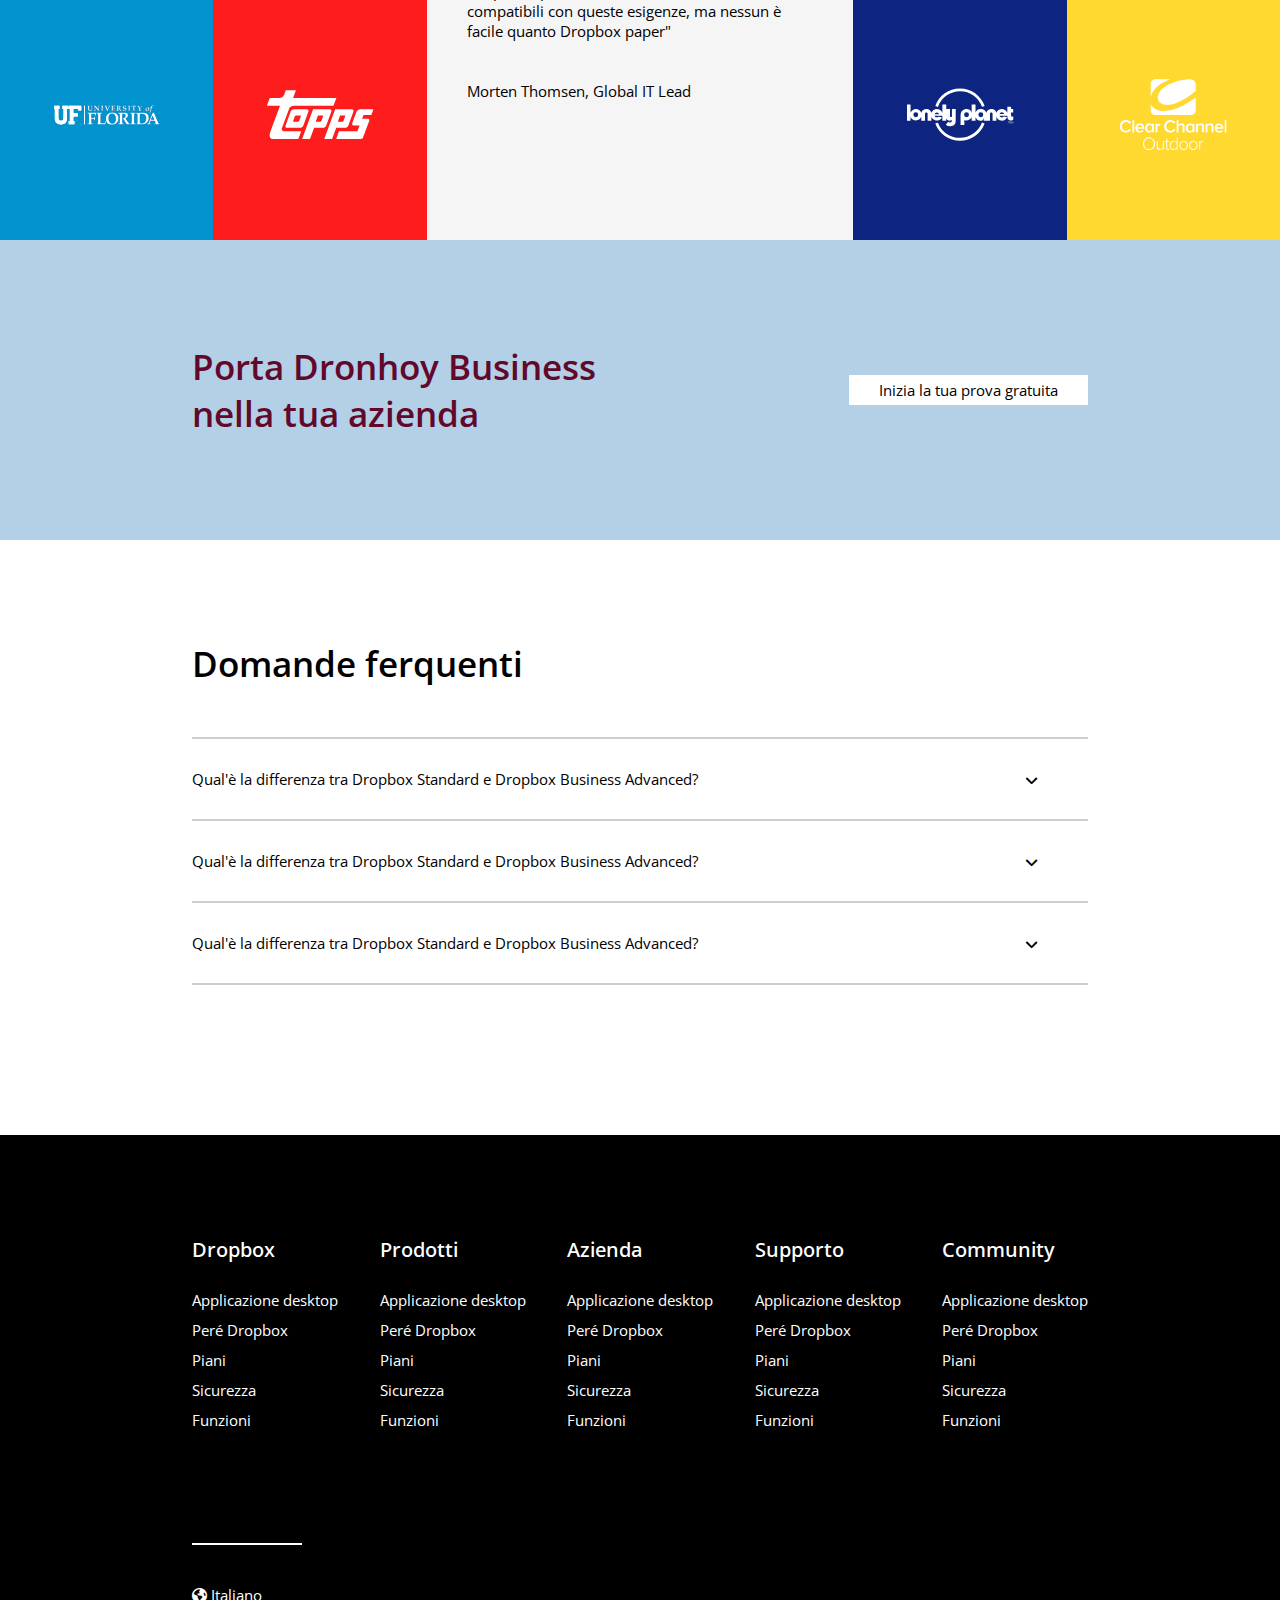
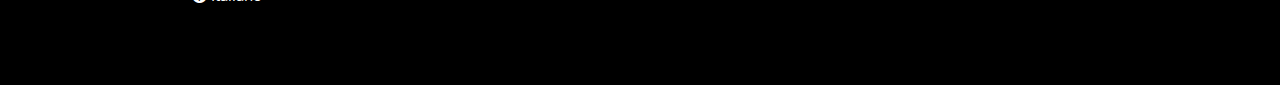
==== commit 50f0a7e4: "Domande frequenti hover" ====
--- a/Bonus/index.html
+++ b/Bonus/index.html
@@ -341,16 +341,22 @@
             <div class="question">
                 Qual'&egrave; la differenza tra Dropbox Standard e Dropbox Business Advanced?
                 <i class="fa-solid fa-angle-down"></i>
+                <i class="fa-solid fa-angle-up"></i>
+                <div class="question-hidden">Lorem ipsum dolor sit amet consectetur adipisicing elit. Architecto deleniti minus sequi dolor, numquam consequuntur placeat. Quos corporis molestias porro, accusantium aliquid reiciendis inventore qui quasi eum enim culpa ipsam.</div>
             </div>
 
             <div class="question">
                 Qual'&egrave; la differenza tra Dropbox Standard e Dropbox Business Advanced?
                 <i class="fa-solid fa-angle-down"></i>
+                <i class="fa-solid fa-angle-up"></i>
+                <div class="question-hidden">Lorem ipsum dolor sit amet consectetur adipisicing elit. Architecto deleniti minus sequi dolor, numquam consequuntur placeat. Quos corporis molestias porro, accusantium aliquid reiciendis inventore qui quasi eum enim culpa ipsam.</div>
             </div>
 
             <div class="question">
                 Qual'&egrave; la differenza tra Dropbox Standard e Dropbox Business Advanced?
                 <i class="fa-solid fa-angle-down"></i>
+                <i class="fa-solid fa-angle-up"></i>
+                <div class="question-hidden">Lorem ipsum dolor sit amet consectetur adipisicing elit. Architecto deleniti minus sequi dolor, numquam consequuntur placeat. Quos corporis molestias porro, accusantium aliquid reiciendis inventore qui quasi eum enim culpa ipsam.</div>
             </div>
 
         </section>
--- a/Bonus/css/style.css
+++ b/Bonus/css/style.css
@@ -452,10 +452,30 @@
 .question i{
     position: absolute;
     right: 50px;
-    top: 50%;
-    transform: translate(0,-50%);
-}
-
+    top: 34px;
+}
+
+/* hover */
+.fa-angle-down{
+    display: inline;
+}
+.fa-angle-up{
+    display: none;
+}
+.question-hidden{
+    display: none;
+    padding-top: 30px;
+}
+
+.question:hover .fa-angle-down{
+    display: none;
+}
+.question:hover .fa-angle-up{
+    display: inline;
+}
+.question:hover .question-hidden{
+    display: inline-block;
+}
 
 
 
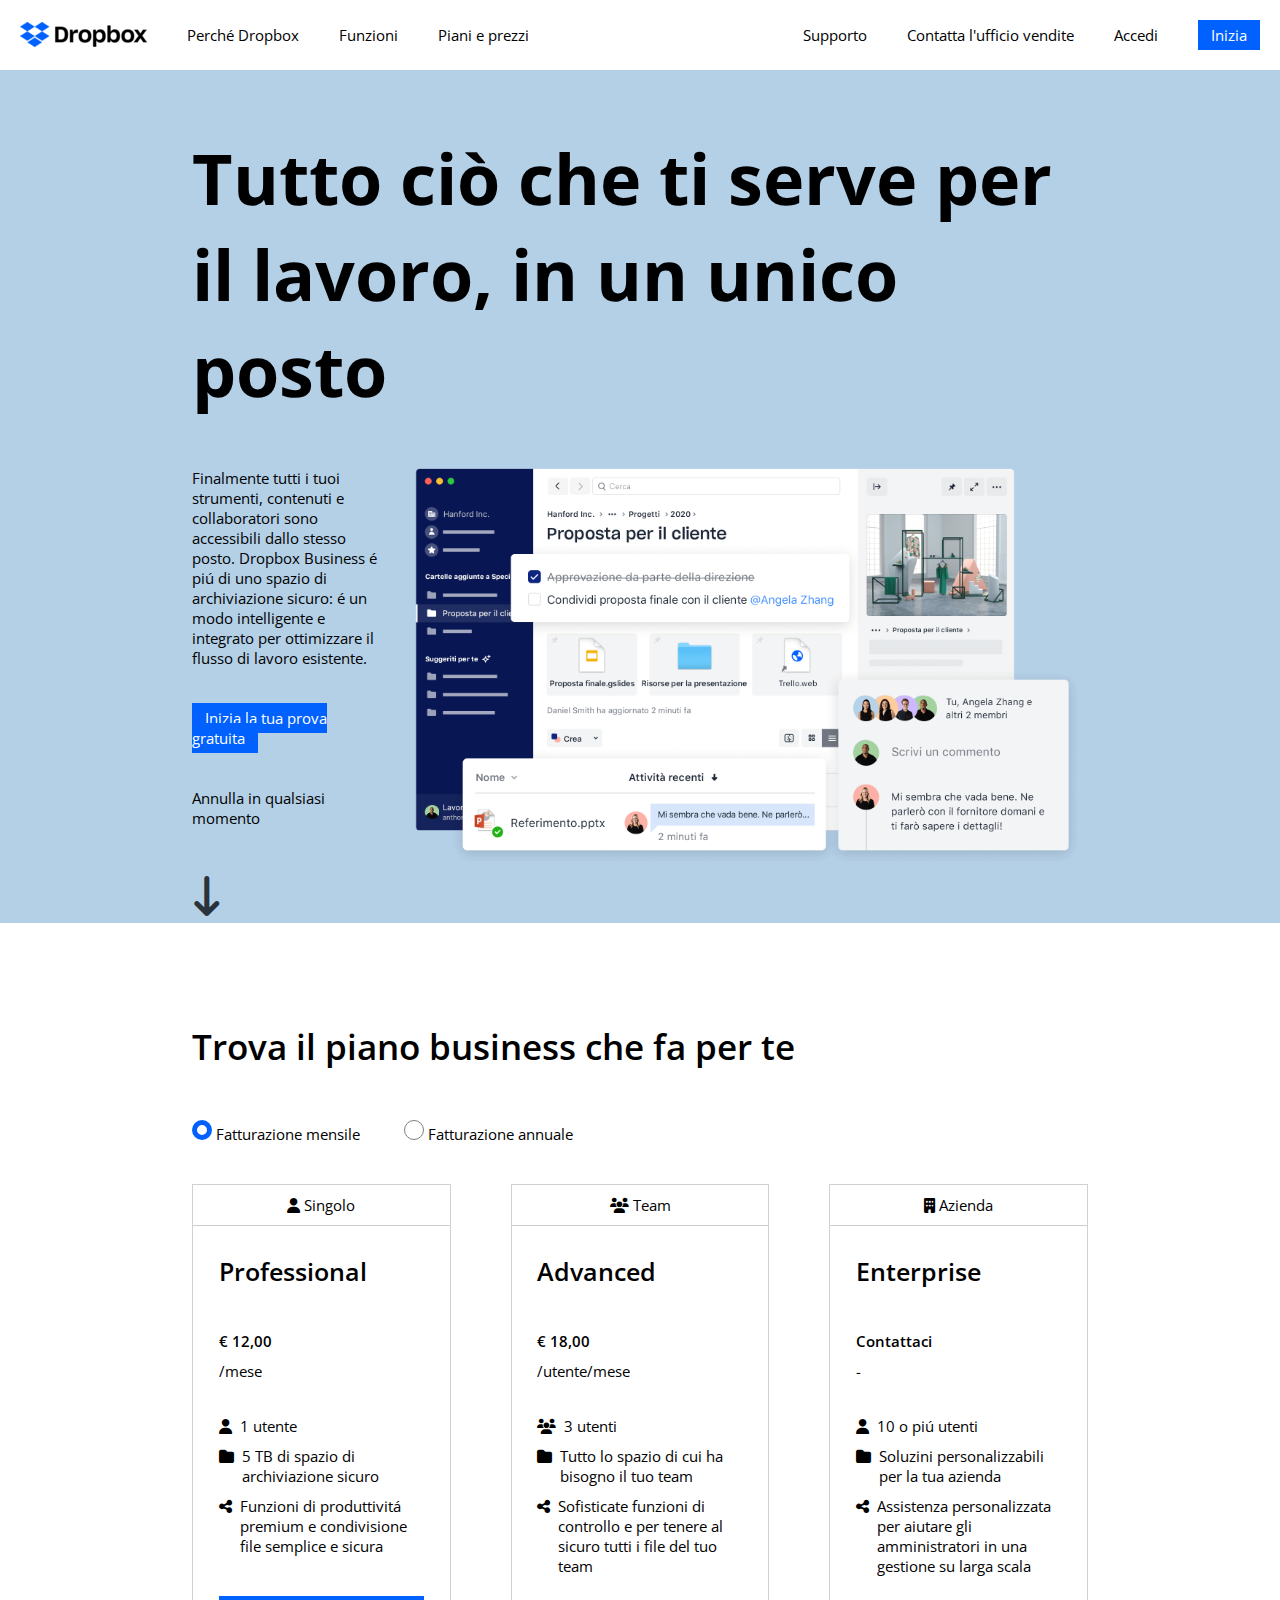
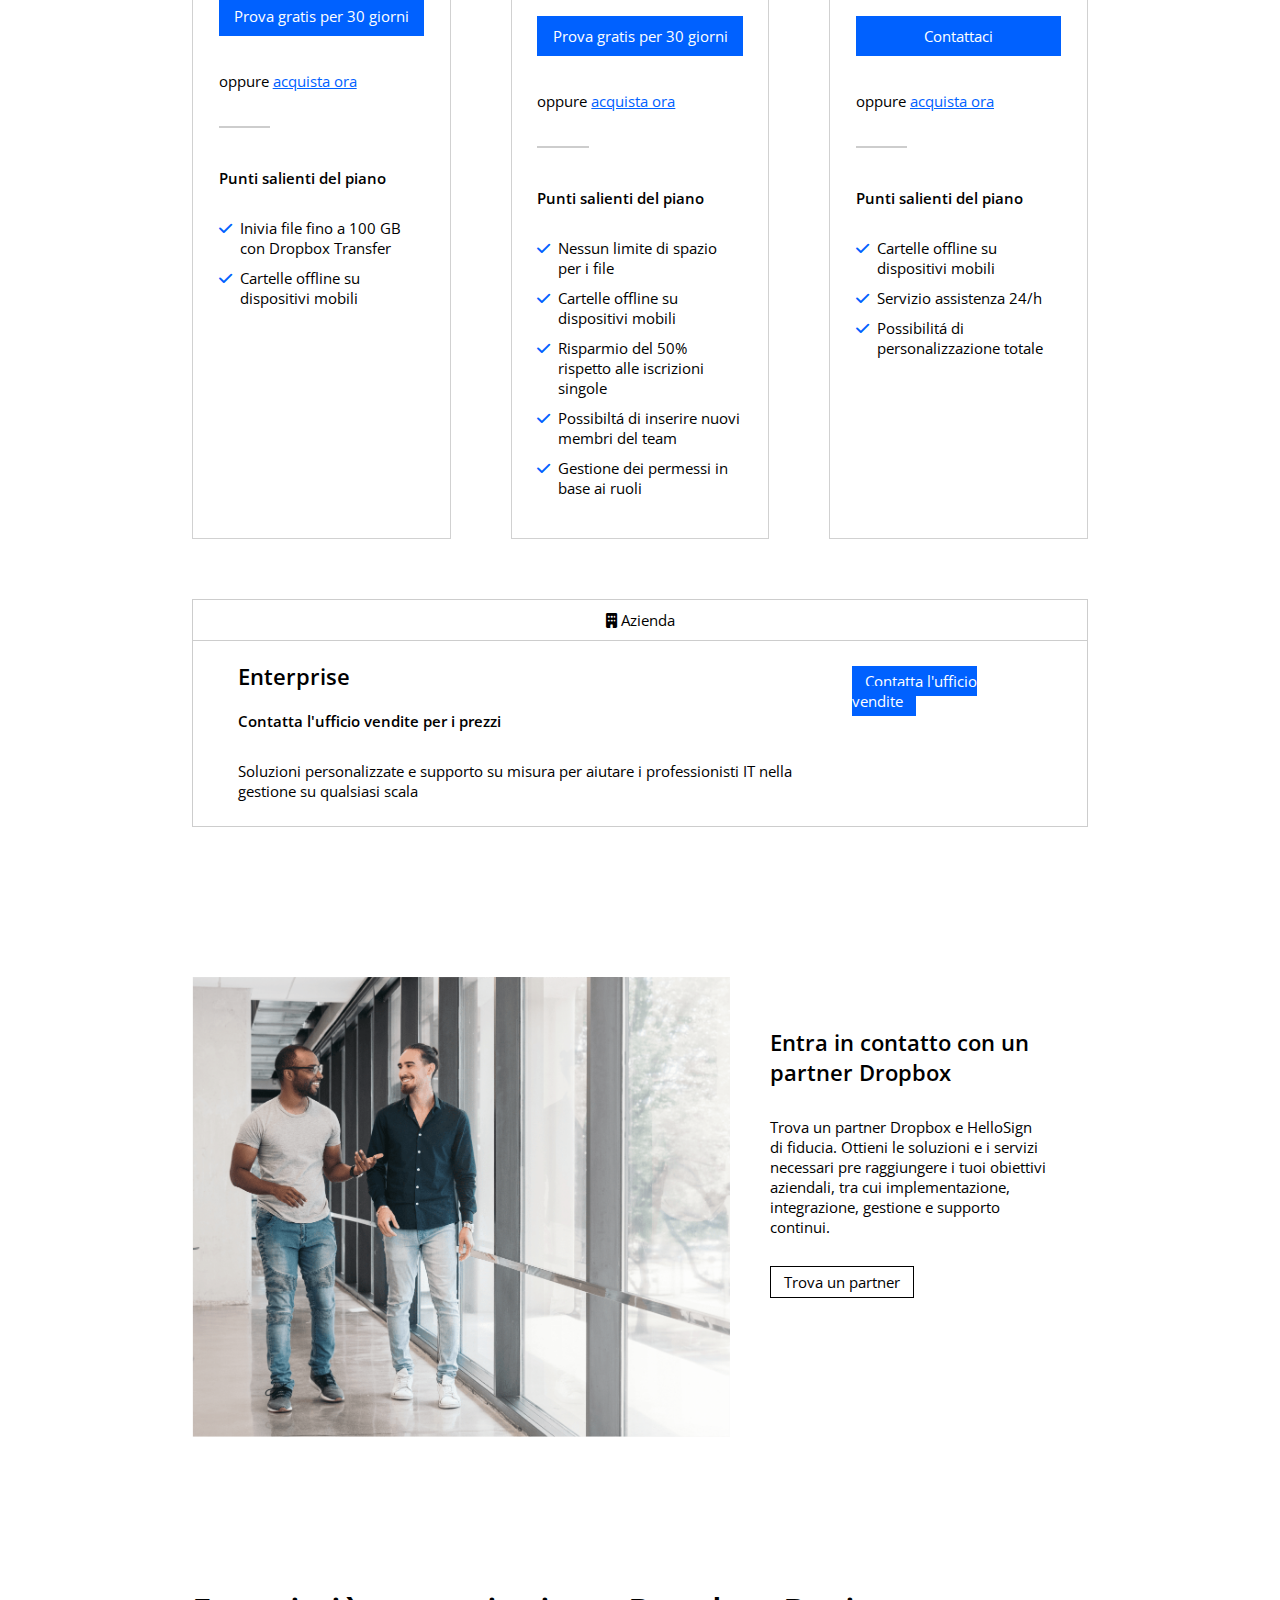
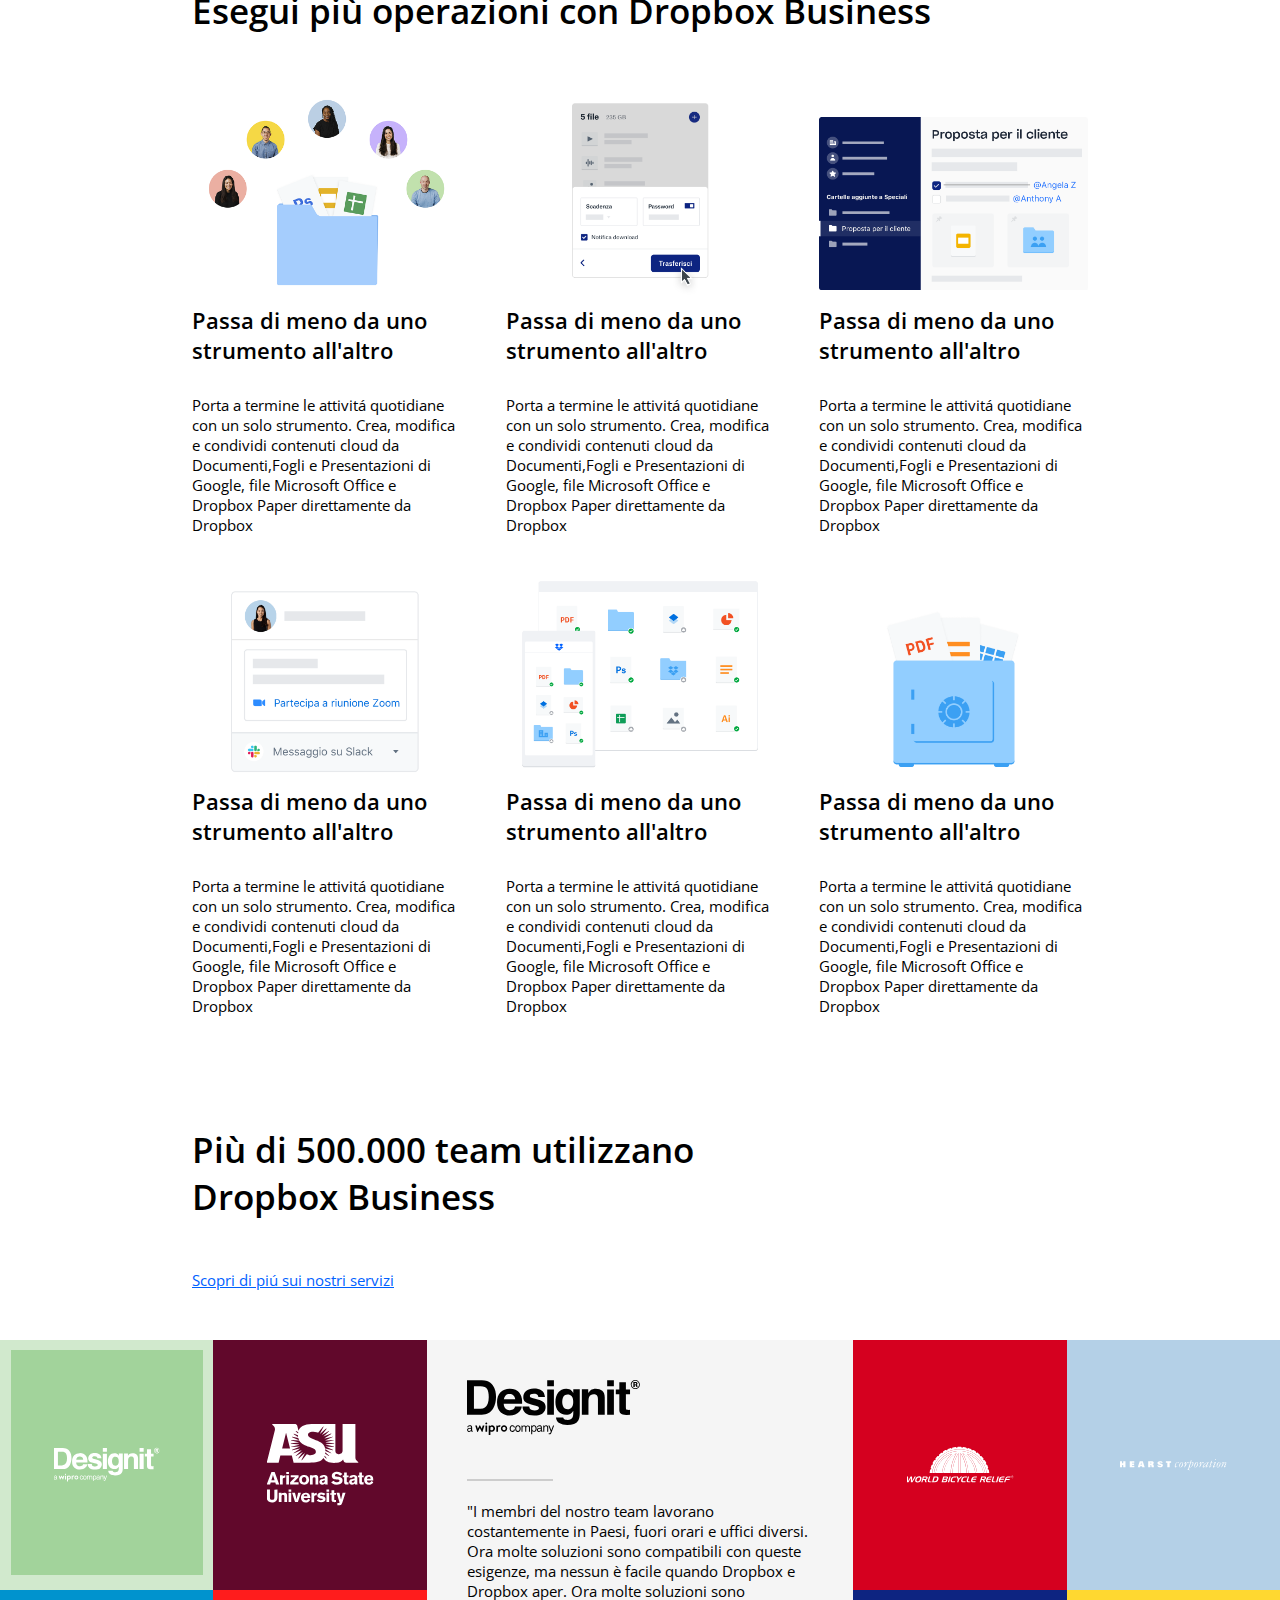
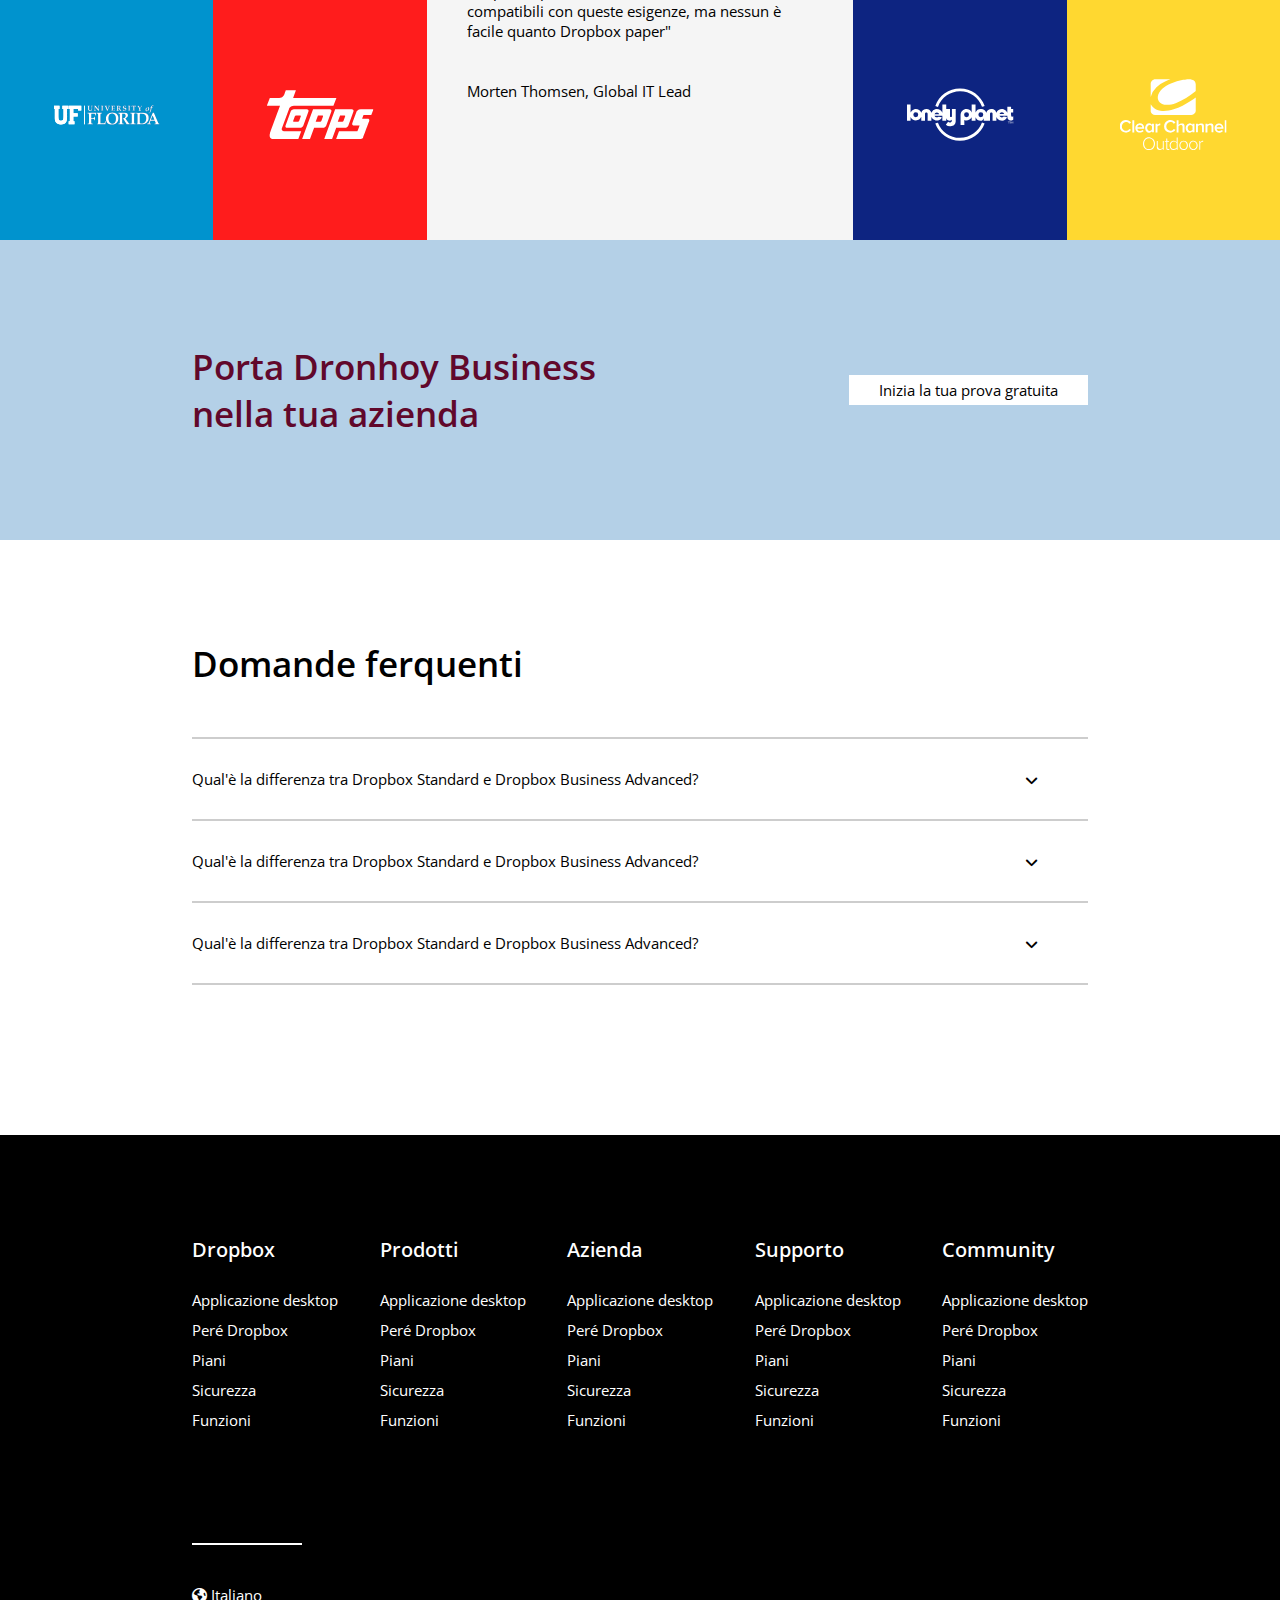
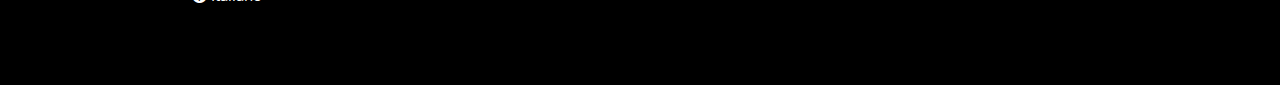
==== commit bdf15edb: "Correzione errori di copia del file" ====
--- a/Bonus/index.html
+++ b/Bonus/index.html
@@ -214,7 +214,7 @@
                 <p>
                     Trova un partner Dropbox e HelloSign di fiducia. Ottieni le soluzioni e i servizi necessari pre raggiungere i tuoi obiettivi aziendali, tra cui implementazione, integrazione, gestione e supporto continui.
                 </p>     
-                <a href="#" class="btn bg-btn-white"> Trova un partner</a>
+                <a href="#" class="btn btn-white"> Trova un partner</a>
             </div>
         </section>
 
@@ -329,7 +329,7 @@
         <section id="micro-section">
             <div id="micro-section-flex" class="central-position">
                 <h2>Porta Dronhoy Business nella tua azienda</h2>
-                <a class="btn bg-btn-white" href="#">Inizia la tua prova gratuita</a>
+                <a class="btn btn-white" href="#">Inizia la tua prova gratuita</a>
             </div>
         </section>
 
--- a/Bonus/css/style.css
+++ b/Bonus/css/style.css
@@ -31,6 +31,14 @@
 }
 .btn-blue:hover{
     background-color: rgb(54, 133, 245);
+}
+.btn-white{
+    color: black;
+    background-color: white;
+    border: 1px solid black;
+}
+.btn-white:hover{
+    background-color: whitesmoke
 }
 
 h2{
@@ -48,11 +56,6 @@
     border-bottom: 2px solid rgb(205, 205, 205);
     padding: 15px 0;
 }
-.bg-btn-white{
-    color: black;
-    background-color: white;
-    border: 1px solid black;
-}
 
 /* header */
 
@@ -345,6 +348,7 @@
 }
 #partner-description div{
     padding: 20px 0;
+    overflow-y: scroll;
 }
 
 .partner{ 
@@ -358,7 +362,6 @@
     width: 50%;
     height: 250px;
     position: relative;
-    
 }
 .partner-logo img{
     width: 50%;
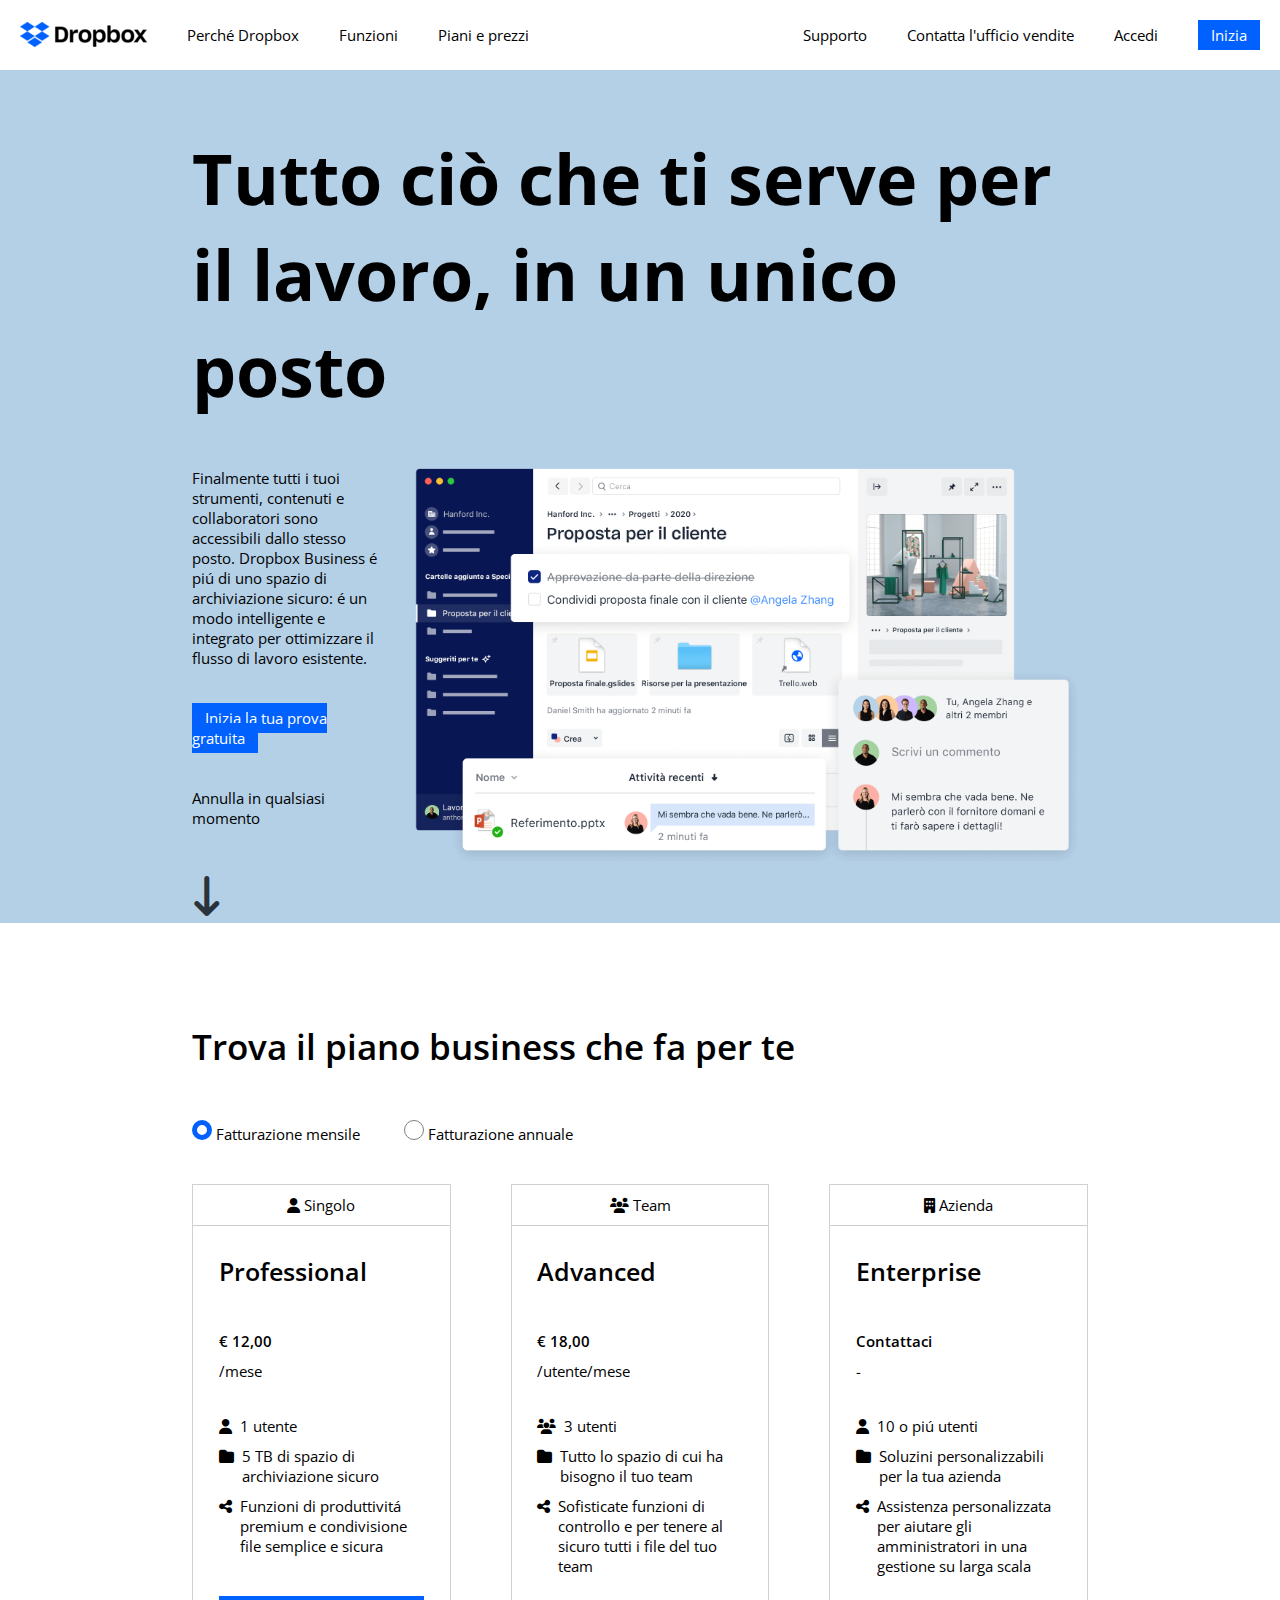
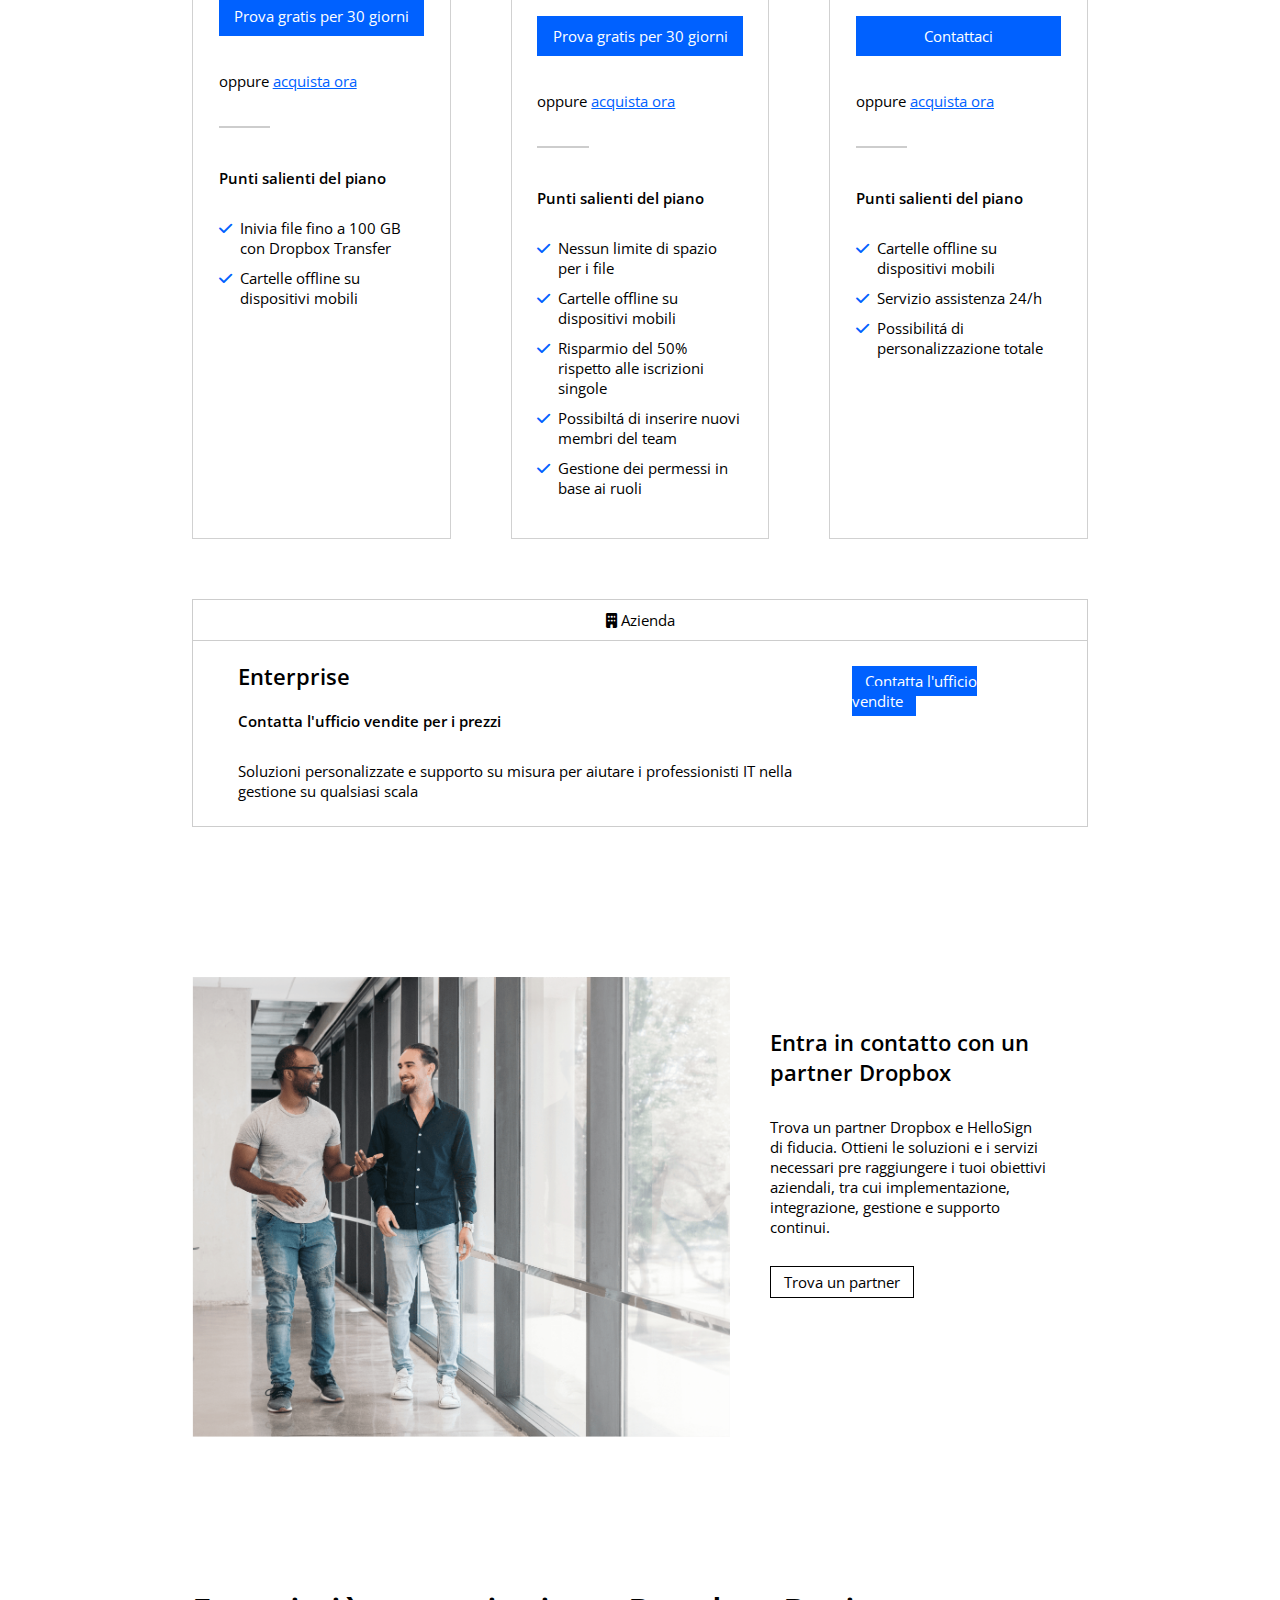
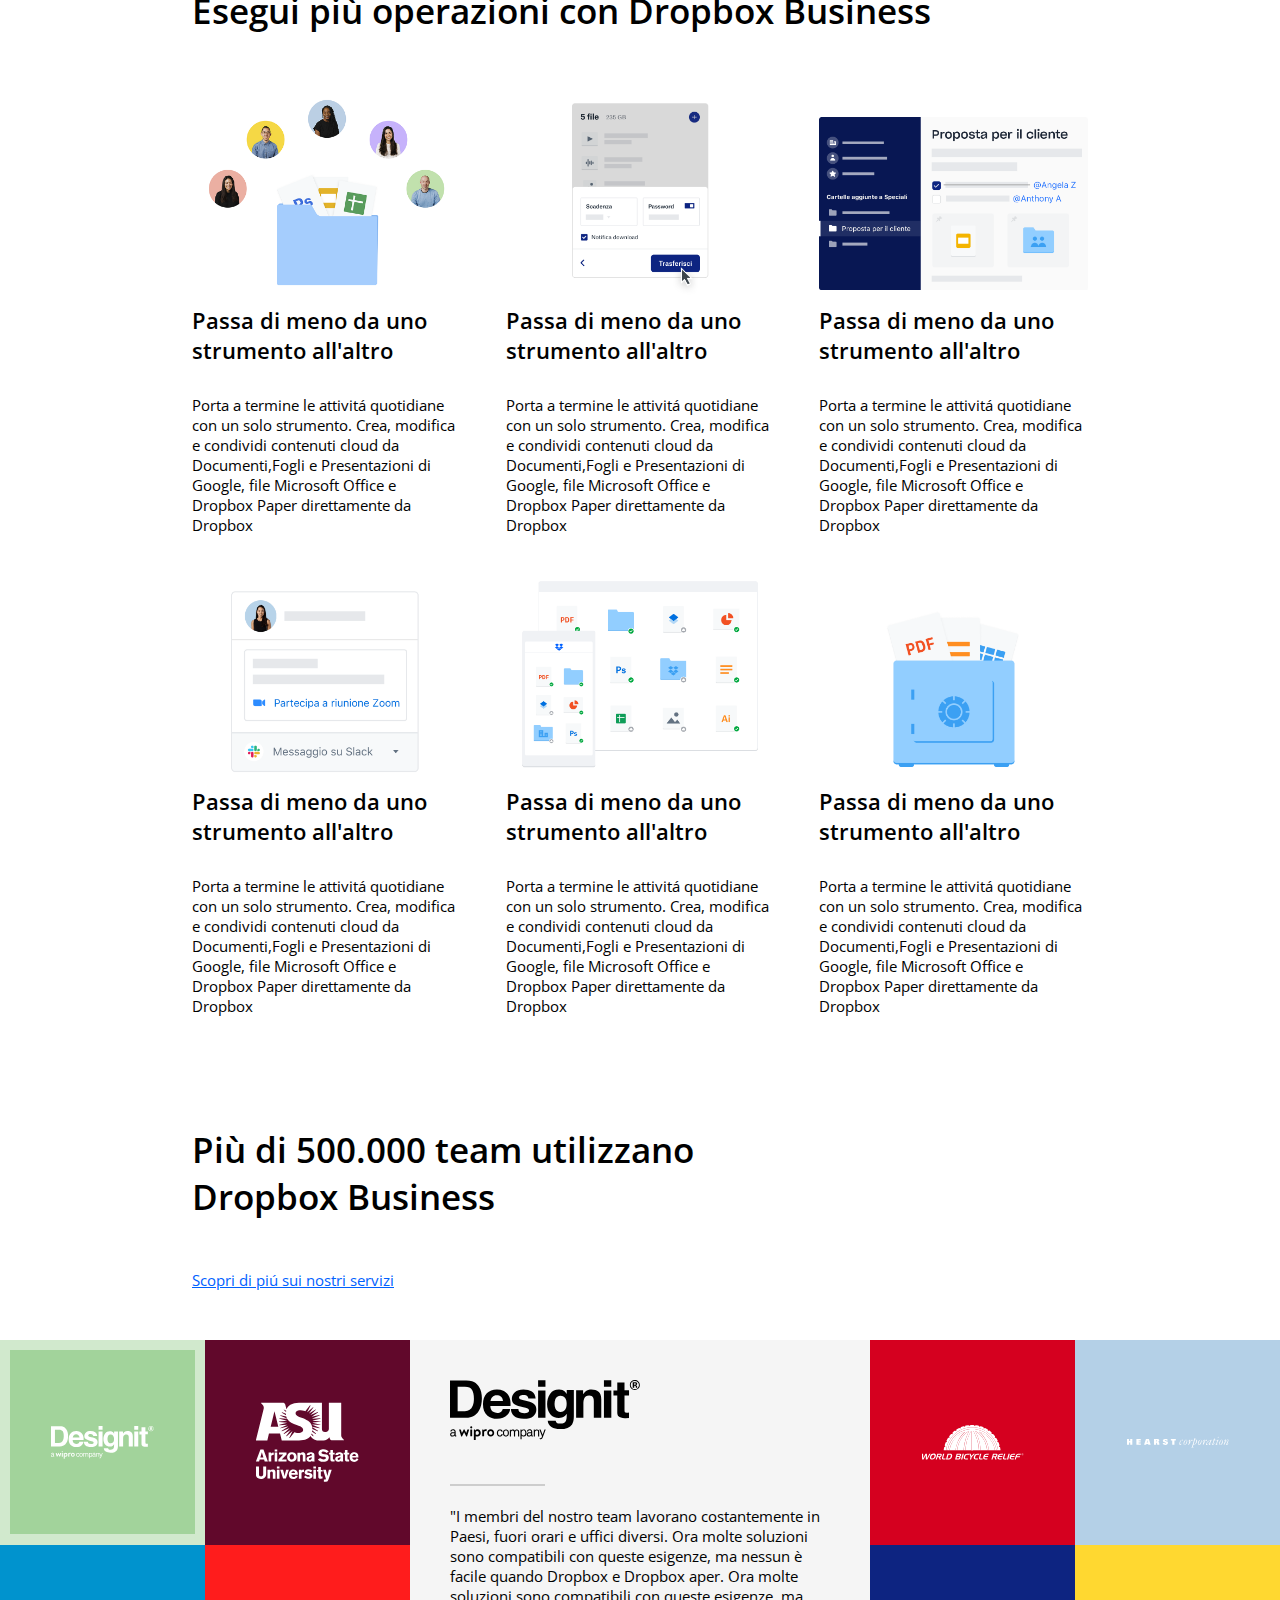
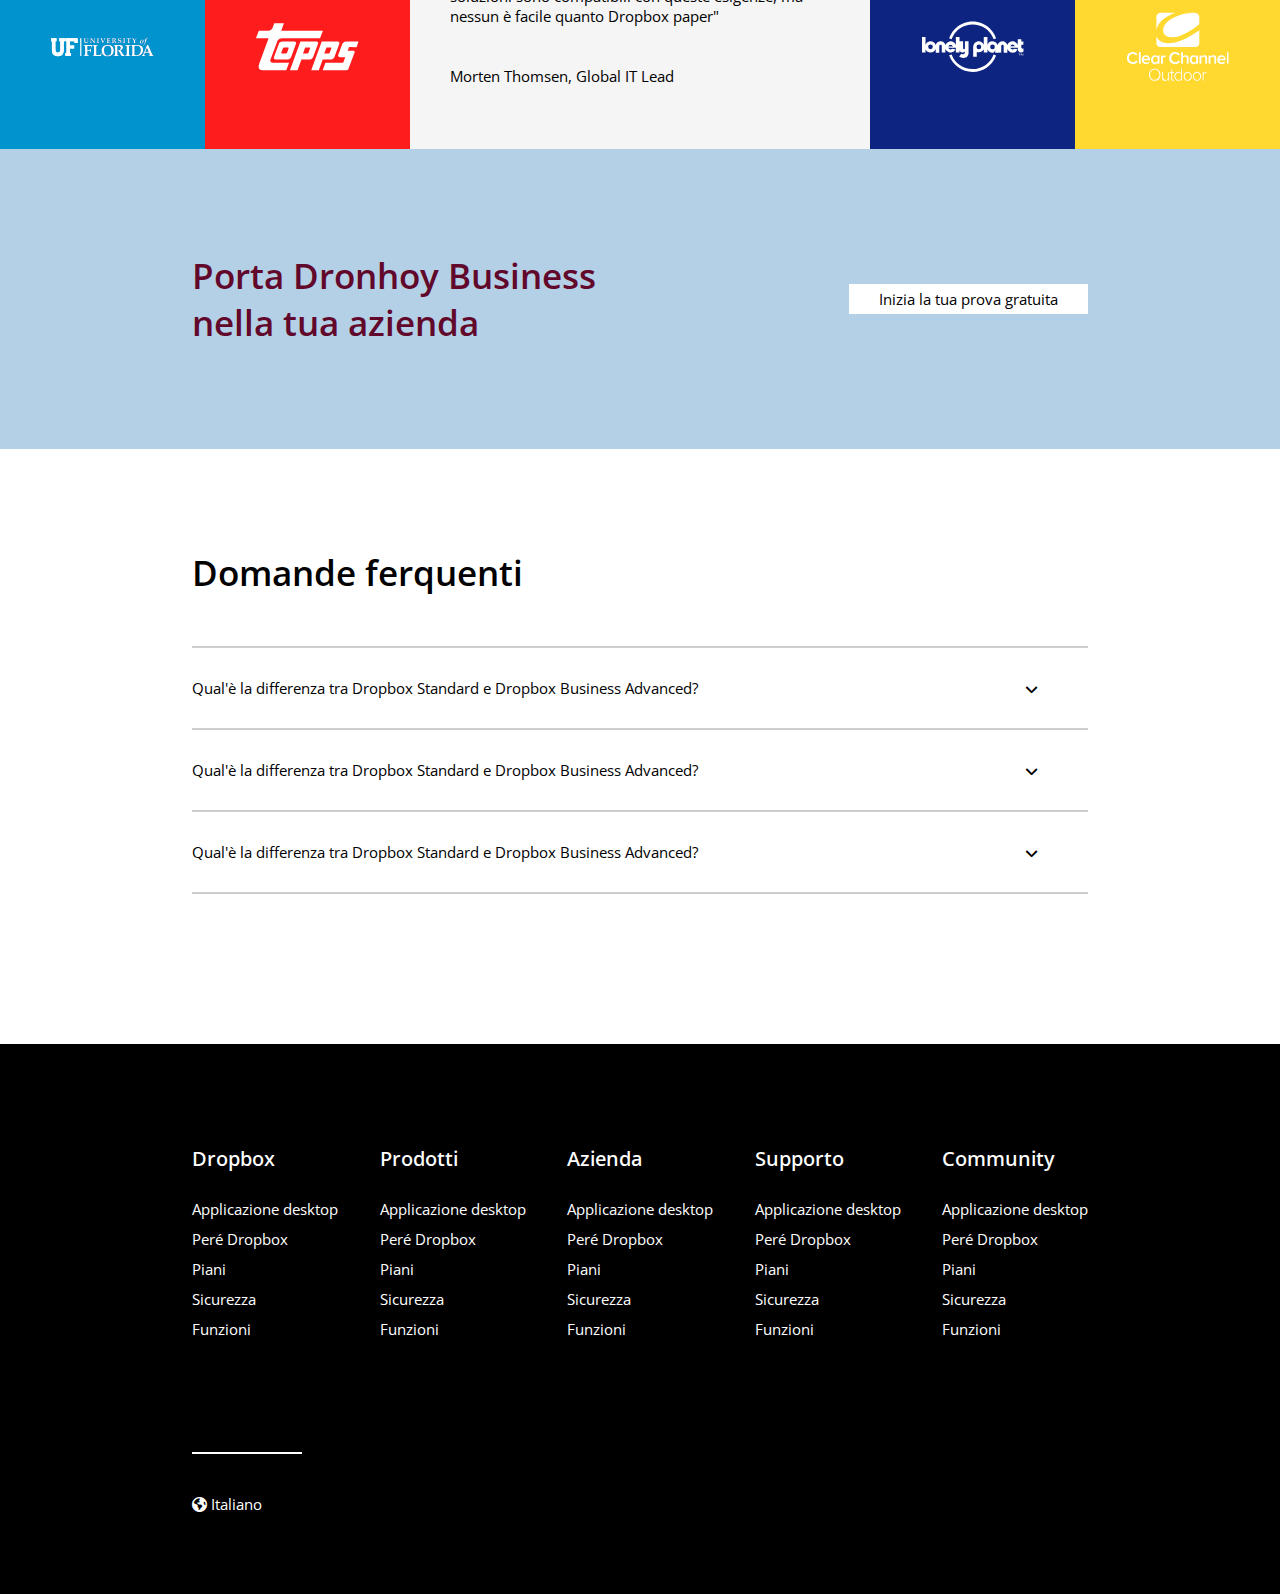
==== commit 67c5568d: "New page" ====
--- a/Bonus/index.html
+++ b/Bonus/index.html
@@ -19,26 +19,76 @@
             <!-- nav bar sinistra -->
             <div class="header-nav">
                 <span class="nav-space-logo">
-
                     <a href="#" >
                         <img src="img/logo-small.png" alt="Logo">
                     </a>
                 </span>
-                <a href="#" class="nav-space">Perch&eacute; Dropbox</a>
-                <a href="#" class="nav-space">Funzioni</a>
-                <a href="#" class="nav-space">Piani e prezzi</a>
+                <ul>
+                    <li id="header-perche-dropbox">                
+                        <a href="#"  class="nav-space">Perch&eacute; Dropbox</a>
+                        <ul>
+                            <li><a href="#">Testo</a></li>
+                            <li><a href="#">Testo</a></li>
+                            <li><a href="#">Testo</a></li>
+                        </ul>
+                    </li>
+                    <li id="header-funzioni">                
+                        <a href="#" class="nav-space">Funzioni</a>
+                        <ul>
+                            <li><a href="#">Testo</a></li>
+                            <li><a href="#">Testo</a></li>
+                            <li><a href="#">Testo</a></li>
+                        </ul>
+                    </li>
+                    <li id="header-price">                
+                        <a href="#" class="nav-space">Piani e prezzi</a>
+                        <ul>
+                            <li><a href="#">Testo</a></li>
+                            <li><a href="#">Testo</a></li>
+                            <li><a href="#">Testo</a></li>
+                            <li><a href="#">Testo</a></li>
+                            <li><a href="#">Testo</a></li>
+                        </ul>
+                    </li>
+                </ul>
             </div>
 
             <!-- nav bar destra -->
             <div class="header-nav">
-                <a href="#" class="nav-space">Supporto</a>
-                <a href="#" class="nav-space">Contatta l'ufficio vendite</a>
-                <a href="#" class="nav-space">Accedi</a>
+                <ul>
+                    <li id="header-support">
+                        <a class="nav-space" href="#">Supporto</a>
+                        <ul>
+                            <li><a href="#">Testo</a></li>
+                            <li><a href="#">Testo</a></li>
+                            <li><a href="#">Testo</a></li>
+                        </ul></li>
+                    <li id="header-contact">
+                        <a class="nav-space" href="#">Contatta l'ufficio vendite</a>
+                        <ul>
+                            <li><a href="#">Testo</a></li>
+                            <li><a href="#">Testo</a></li>
+                            <li><a href="#">Testo</a></li>
+                            <li><a href="#">Testo</a></li>
+                            <li><a href="#">Testo</a></li>
+                            <li><a href="#">Testo</a></li>
+                            <li><a href="#">Testo</a></li>
+                            <li><a href="#">Testo</a></li>
+                        </ul></li>
+                    <li id="header-sign-in">
+                        <a class="nav-space" href="#">Accedi</a>
+                        <ul>
+                            <li><a href="#">Testo</a></li>
+                            <li><a href="#">Testo</a></li>
+                            <li><a href="#">Testo</a></li>
+                            <li><a href="#">Testo</a></li>
+                            <li><a href="#">Testo</a></li>
+                        </ul></li>
+                </ul>
                 <span class="nav-space-btn">
-                    <a class="btn btn-blue" href="#">Inizia</a>
+                    <a class="btn btn-blue" href="pagina-login.html">Inizia</a>
                 </span>
             </div>
-
         </nav>
 
         <!-- jumbotron -->
--- a/Bonus/css/style.css
+++ b/Bonus/css/style.css
@@ -74,28 +74,22 @@
     justify-content: space-between;
     align-items: center;
 }
-.header-nav>a{
+.header-nav ul a{
     color: black;
     height: 100%;
 }
-
+.header-nav li{
+    list-style-type:none;
+}
 /* hover header */
-.header-nav>a:hover{
+.header-nav ul li a:hover{
     border-bottom: 2px solid black;
     padding-bottom: 23px;
 }
-.nav-space-logo:hover{
-    border-bottom: 2px solid black;
-    padding-bottom:16px ;
-}
-.nav-space-btn:hover{
-    border-bottom: 2px solid black;
-    padding-bottom: 22px;
-    
-}
-
-
-.header-nav{
+
+
+
+.header-nav, .header-nav ul{
     display: flex;
     align-items: center;
 }
@@ -108,6 +102,59 @@
 .nav-space-btn{
     padding: 23px 20px 24px ;
 }
+
+/* menu a tendina */
+
+.header-nav li{
+    position: relative;
+}
+
+.header-nav ul ul{
+    position: absolute;
+    top: 46px;
+    display: inline-block;
+    background-color: white;
+    visibility: hidden;
+    left: 50%;
+    transform: translate(-50%,0);
+    padding: 20px 60px;
+    line-height: 30px;
+}
+
+.header-nav #header-perche-dropbox:hover ul{
+    visibility: visible;
+}
+.header-nav #header-funzioni:hover ul{
+    visibility: visible;
+}
+.header-nav #header-price:hover ul{
+    visibility: visible;
+}
+.header-nav #header-support:hover ul{
+    visibility: visible;
+}
+.header-nav #header-contact:hover ul{
+    visibility: visible;
+}
+.header-nav #header-sign-in:hover ul{
+    visibility: visible;
+}
+
+
+
+
+
+
+
+
+
+
+
+
+
+
+
+
 
 /* jumbotron */
 #jumbotron{
@@ -331,7 +378,6 @@
 /* partner associati */
 #slideshow{
     width: 100%;
-    min-height: 500px;
 
     display: flex;
     justify-content: space-between;
@@ -340,27 +386,30 @@
 
 #partner-description{
     background-color: #f5f5f5;
-    width: calc(100% /3);
+    width: calc(100% - 64vw);
     padding: 40px;
+    aspect-ratio: 2/1;
+    overflow-y: auto;
 }
 #partner-description img{
     width: 50%;
 }
 #partner-description div{
     padding: 20px 0;
-    overflow-y: scroll;
 }
 
 .partner{ 
     display: flex;
     flex-wrap: wrap;
-    width: calc(100% /3); 
-    /* l'altezza verra sostituita dalle immagini */
+    width: 32vw;
+    height: 100%;
+    min-width: 140px;
 }
 
 .partner-logo{
-    width: 50%;
-    height: 250px;
+    width: 16vw;
+    min-width: 70px;
+    aspect-ratio: 1/1;
     position: relative;
 }
 .partner-logo img{
@@ -527,3 +576,101 @@
 footer a:hover{
     text-decoration: underline;
 }
+
+
+
+/* 
+#slideshow::after{
+    clear: both;
+    content: "";
+    display: table;
+}
+
+
+#partner-description{
+    float: left;
+    background-color: #f5f5f5;
+    width: calc(100% - 64vw);
+    aspect-ratio: 1/1;
+    padding: 40px;
+    overflow-y: scroll;
+}
+#partner-description img{
+    width: 50%;
+}
+#partner-description div{
+    padding: 20px 0;
+    
+}
+
+.partner{ 
+    float: left;
+    display: flex;
+    flex-wrap: wrap;
+    aspect-ratio: 1/1;
+    width: 32vw; 
+    height: 100%;
+    min-width: 140px;
+}
+
+.partner-logo{
+    width: 16vw;
+    min-width: 70px;
+    aspect-ratio: 1/1;
+    position: relative;
+}
+.partner-logo img{
+    width: 50%;
+    
+    position: absolute;
+    top: 50%;
+    left: 50%;
+    transform: translate(-50%,-50%);
+}
+ */
+
+
+
+/* 
+#slideshow{
+    width: 100%;
+
+    display: flex;
+    justify-content: space-between;
+}
+
+
+#partner-description{
+    background-color: #f5f5f5;
+    width: calc(100% - 64vw);
+    padding: 40px;
+}
+#partner-description img{
+    width: 50%;
+}
+#partner-description div{
+    padding: 20px 0;
+}
+
+.partner{ 
+    display: flex;
+    flex-wrap: wrap;
+    width: 32vw;
+    height: 100%;
+    min-width: 140px;
+}
+
+.partner-logo{
+    width: 16vw;
+    min-width: 70px;
+    aspect-ratio: 1/1;
+    position: relative;
+}
+.partner-logo img{
+    width: 50%;
+    
+    position: absolute;
+    top: 50%;
+    left: 50%;
+    transform: translate(-50%,-50%);
+} */